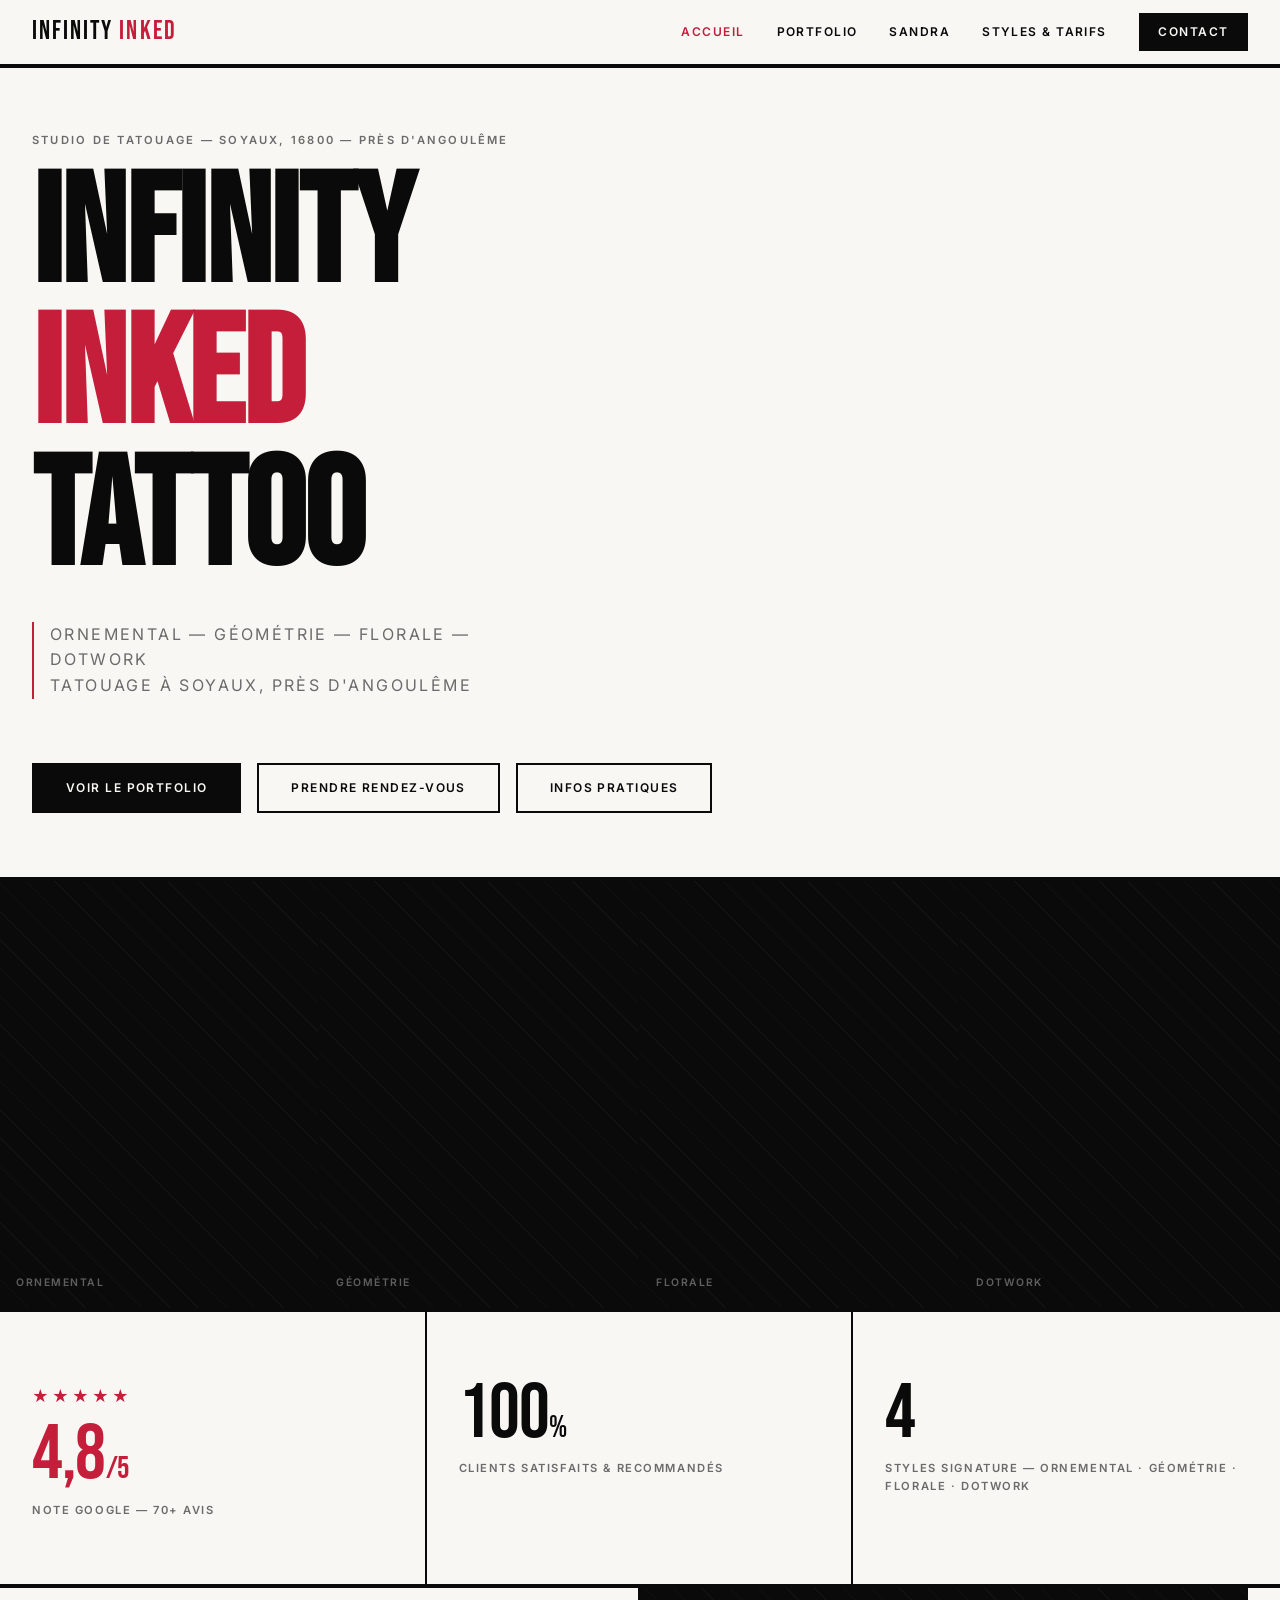
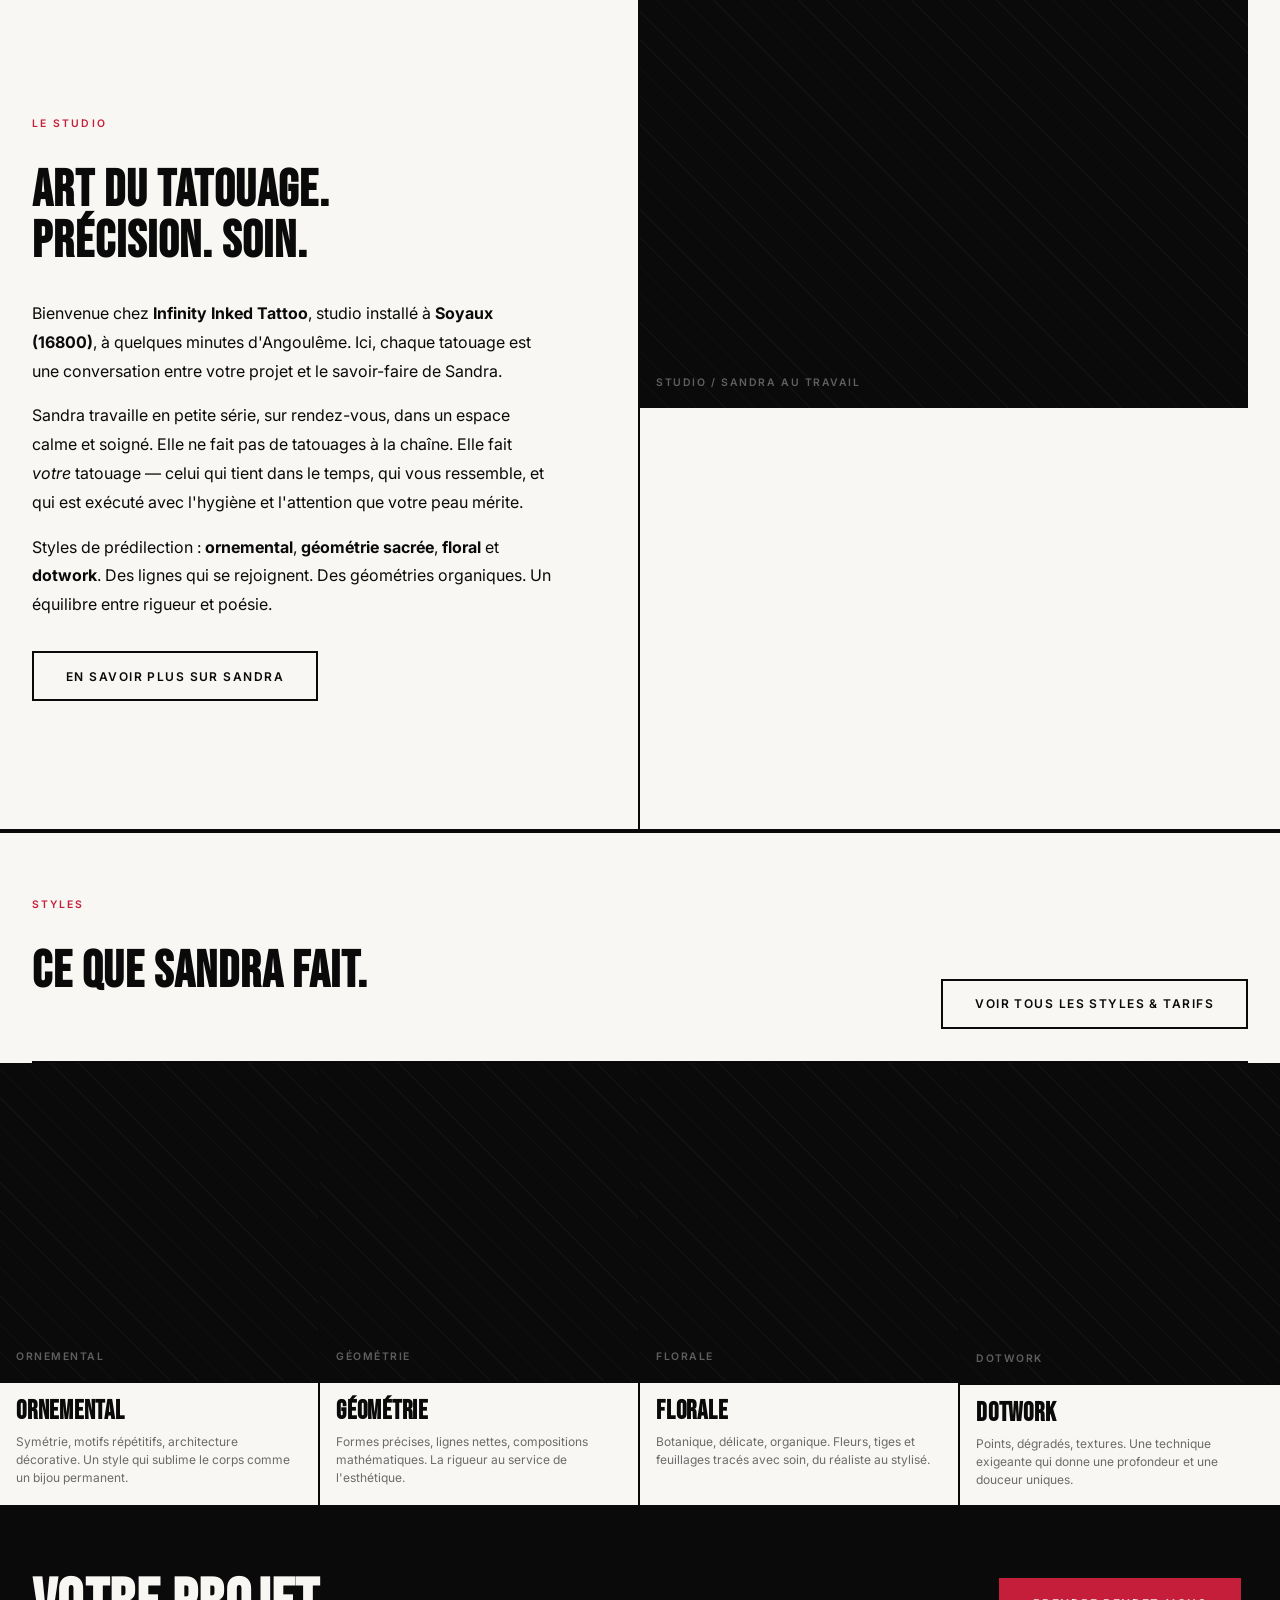
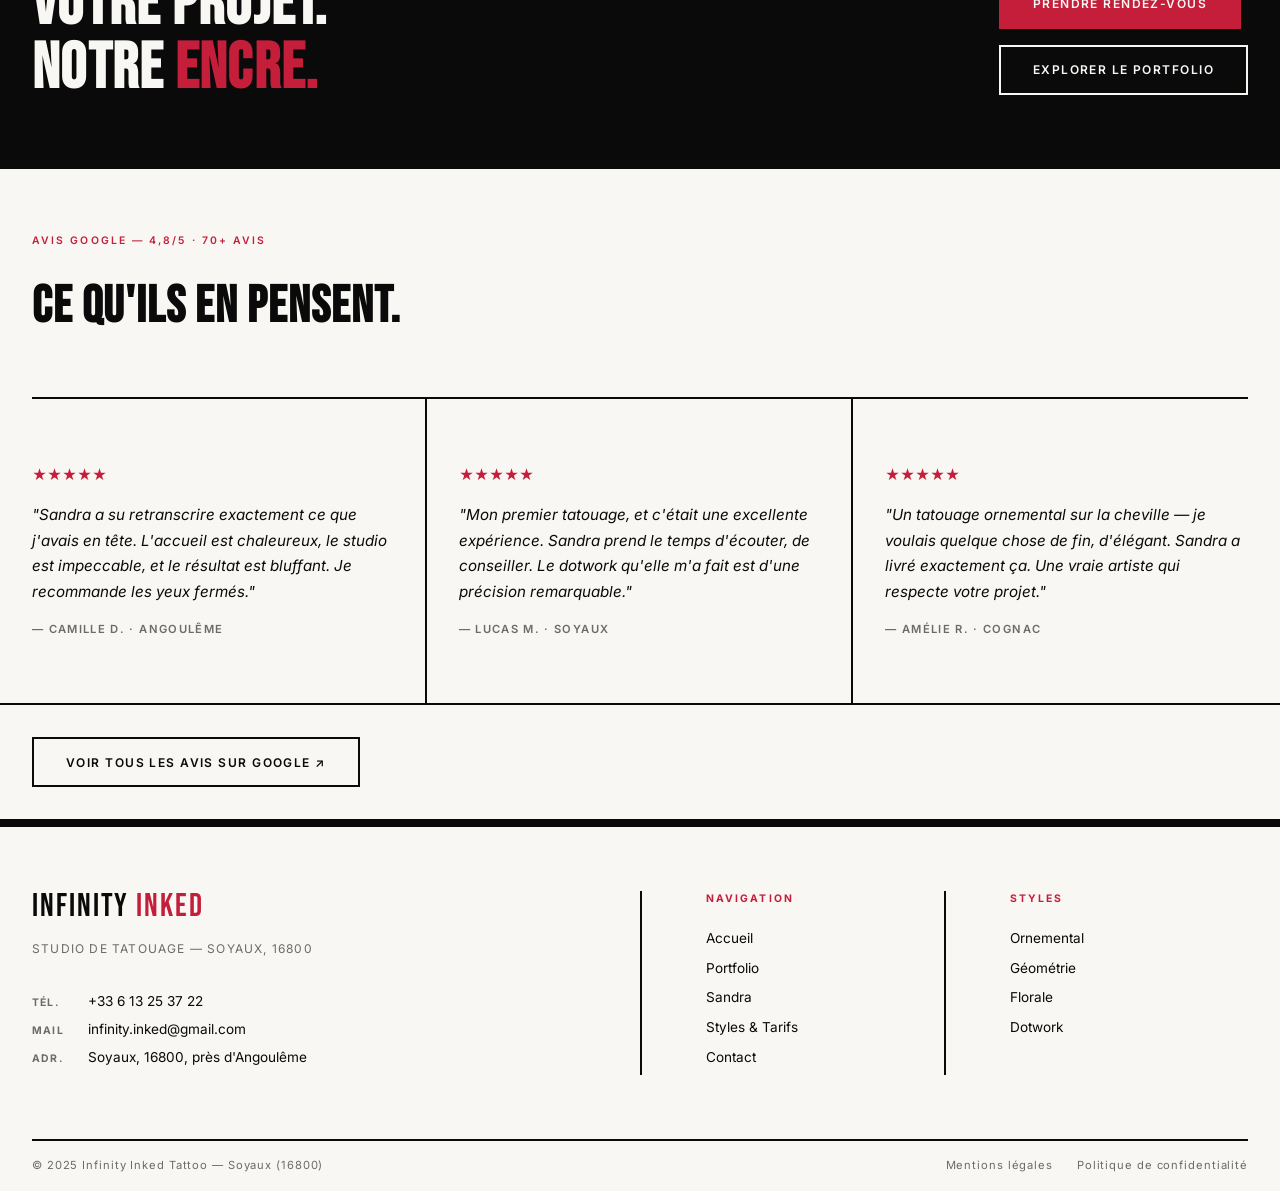
==== index.html @ 77a06cd0 "sex" ====
<!DOCTYPE html>
<html lang="fr">
<head>
  <meta charset="UTF-8" />
  <meta name="viewport" content="width=device-width, initial-scale=1.0" />
  <title>Infinity Inked Tattoo — Tatouage à Soyaux, près d'Angoulême</title>
  <meta name="description" content="Studio de tatouage à Soyaux (16800), près d'Angoulême. Sandra, tatoueuse spécialisée en ornemental, géométrie, florale et dotwork. 4.8/5 sur Google. Prenez rendez-vous." />
  <meta name="keywords" content="studio de tatouage Soyaux, tatouage Angoulême, tattoo ornemental géométrie florale dotwork, tatouage Soyaux 16800, tattoo artist Sandra" />
  <meta property="og:title" content="Infinity Inked Tattoo — Soyaux, 16800" />
  <meta property="og:description" content="Studio de tatouage haut de gamme à Soyaux. Ornemental, géométrie, florale, dotwork." />
  <meta property="og:type" content="website" />
  <link rel="canonical" href="https://infinity-inked.fr/" />
  <link rel="stylesheet" href="css/style.css" />
  <link rel="preconnect" href="https://fonts.googleapis.com" />
  <link rel="preconnect" href="https://fonts.gstatic.com" crossorigin />
  <link href="https://fonts.googleapis.com/css2?family=Bebas+Neue&family=Inter:wght@300;400;500;600&display=swap" rel="stylesheet" />
</head>
<body>

  <!-- ========== NAVIGATION ========== -->
  <header class="nav" role="banner">
    <div class="container">
      <div class="nav__inner">
        <a href="index.html" class="nav__logo" aria-label="Infinity Inked Tattoo — Accueil">
          Infinity<span>&nbsp;Inked</span>
        </a>

        <nav class="nav__links" aria-label="Navigation principale">
          <a href="index.html" class="active">Accueil</a>
          <a href="portfolio.html">Portfolio</a>
          <a href="sandra.html">Sandra</a>
          <a href="styles-tarifs.html">Styles &amp; Tarifs</a>
          <a href="contact.html" class="nav__cta">Contact</a>
        </nav>

        <button class="nav__burger" aria-label="Ouvrir le menu" aria-expanded="false" aria-controls="mobile-nav">
          <span></span><span></span><span></span>
        </button>
      </div>
    </div>
    <nav id="mobile-nav" class="nav__mobile" aria-label="Navigation mobile">
      <a href="index.html" class="active">Accueil</a>
      <a href="portfolio.html">Portfolio</a>
      <a href="sandra.html">Sandra</a>
      <a href="styles-tarifs.html">Styles &amp; Tarifs</a>
      <a href="contact.html">Contact</a>
    </nav>
  </header>

  <main>

    <!-- ========== HERO ========== -->
    <section class="hero" aria-labelledby="hero-title">
      <div class="container">
        <p class="hero__eyebrow">Studio de tatouage — Soyaux, 16800 — près d'Angoulême</p>
        <h1 class="hero__title" id="hero-title">
          Infinity<br />
          <span class="line-accent">Inked</span><br />
          Tattoo
        </h1>
        <p class="hero__sub">
          Ornemental &mdash; Géométrie &mdash; Florale &mdash; Dotwork<br />
          Tatouage à Soyaux, près d'Angoulême
        </p>
        <div class="hero__ctas">
          <a href="portfolio.html" class="btn btn--primary">Voir le portfolio</a>
          <a href="contact.html" class="btn btn--outline">Prendre rendez-vous</a>
          <a href="contact.html#infos" class="btn btn--outline">Infos pratiques</a>
        </div>
      </div>

      <!-- Bande photos tatouages -->
      <div class="hero__band" aria-label="Aperçu de tatouages">
        <div class="hero__band-item">
          <div class="photo-placeholder" aria-label="Tatouage ornemental — Photo à intégrer">
            <span class="photo-placeholder__label">Ornemental</span>
          </div>
        </div>
        <div class="hero__band-item">
          <div class="photo-placeholder" aria-label="Tatouage géométrique — Photo à intégrer">
            <span class="photo-placeholder__label">Géométrie</span>
          </div>
        </div>
        <div class="hero__band-item">
          <div class="photo-placeholder" aria-label="Tatouage floral — Photo à intégrer">
            <span class="photo-placeholder__label">Florale</span>
          </div>
        </div>
        <div class="hero__band-item">
          <div class="photo-placeholder" aria-label="Tatouage dotwork — Photo à intégrer">
            <span class="photo-placeholder__label">Dotwork</span>
          </div>
        </div>
      </div>
    </section>

    <!-- ========== CONFIANCE / STATS ========== -->
    <section class="trust" aria-label="Indicateurs de confiance">
      <div class="trust__grid">
        <div class="trust__item">
          <div class="trust__stars" aria-label="5 étoiles">
            <span class="trust__star" aria-hidden="true">★</span>
            <span class="trust__star" aria-hidden="true">★</span>
            <span class="trust__star" aria-hidden="true">★</span>
            <span class="trust__star" aria-hidden="true">★</span>
            <span class="trust__star" aria-hidden="true">★</span>
          </div>
          <div class="trust__number u-accent">4,8<span style="font-size:0.4em">/5</span></div>
          <p class="trust__label">Note Google — 70+ avis</p>
        </div>
        <div class="trust__item">
          <div class="trust__number">100<span style="font-size:0.4em">%</span></div>
          <p class="trust__label">Clients satisfaits &amp; recommandés</p>
        </div>
        <div class="trust__item">
          <div class="trust__number">4</div>
          <p class="trust__label">Styles signature — Ornemental · Géométrie · Florale · Dotwork</p>
        </div>
      </div>
    </section>

    <!-- ========== INTRO ========== -->
    <section class="intro" aria-labelledby="intro-title">
      <div class="container">
        <div class="intro__grid">
          <div class="intro__text">
            <span class="section-label">Le studio</span>
            <h2 class="section-title" id="intro-title">Art du tatouage.<br />Précision. Soin.</h2>
            <p class="section-body">
              Bienvenue chez <strong>Infinity Inked Tattoo</strong>, studio installé à <strong>Soyaux (16800)</strong>, à quelques minutes d'Angoulême. Ici, chaque tatouage est une conversation entre votre projet et le savoir-faire de Sandra.
            </p>
            <p class="section-body" style="margin-top:1rem">
              Sandra travaille en petite série, sur rendez-vous, dans un espace calme et soigné. Elle ne fait pas de tatouages à la chaîne. Elle fait <em>votre</em> tatouage — celui qui tient dans le temps, qui vous ressemble, et qui est exécuté avec l'hygiène et l'attention que votre peau mérite.
            </p>
            <p class="section-body" style="margin-top:1rem">
              Styles de prédilection : <strong>ornemental</strong>, <strong>géométrie sacrée</strong>, <strong>floral</strong> et <strong>dotwork</strong>. Des lignes qui se rejoignent. Des géométries organiques. Un équilibre entre rigueur et poésie.
            </p>
            <div style="margin-top:2rem">
              <a href="sandra.html" class="btn btn--outline">En savoir plus sur Sandra</a>
            </div>
          </div>

          <div class="intro__visual">
            <div class="photo-placeholder" style="min-height:420px" aria-label="Photo du studio ou de Sandra en train de tatouer">
              <span class="photo-placeholder__label">Studio / Sandra au travail</span>
            </div>
          </div>
        </div>
      </div>
    </section>

    <!-- ========== APERCU STYLES ========== -->
    <section class="styles-preview" aria-labelledby="styles-title">
      <div class="container">
        <div class="styles-preview__header">
          <div>
            <span class="section-label">Styles</span>
            <h2 class="section-title" id="styles-title">Ce que Sandra fait.</h2>
          </div>
          <a href="styles-tarifs.html" class="btn btn--outline">Voir tous les styles &amp; tarifs</a>
        </div>
      </div>

      <div class="styles-preview__grid">
        <article class="style-card">
          <div class="style-card__photo">
            <div class="photo-placeholder" aria-label="Exemple de tatouage ornemental par Sandra">
              <span class="photo-placeholder__label">Ornemental</span>
            </div>
          </div>
          <div class="style-card__info">
            <h3 class="style-card__name">Ornemental</h3>
            <p class="style-card__desc">Symétrie, motifs répétitifs, architecture décorative. Un style qui sublime le corps comme un bijou permanent.</p>
          </div>
        </article>

        <article class="style-card">
          <div class="style-card__photo">
            <div class="photo-placeholder" aria-label="Exemple de tatouage géométrique par Sandra">
              <span class="photo-placeholder__label">Géométrie</span>
            </div>
          </div>
          <div class="style-card__info">
            <h3 class="style-card__name">Géométrie</h3>
            <p class="style-card__desc">Formes précises, lignes nettes, compositions mathématiques. La rigueur au service de l'esthétique.</p>
          </div>
        </article>

        <article class="style-card">
          <div class="style-card__photo">
            <div class="photo-placeholder" aria-label="Exemple de tatouage floral par Sandra">
              <span class="photo-placeholder__label">Florale</span>
            </div>
          </div>
          <div class="style-card__info">
            <h3 class="style-card__name">Florale</h3>
            <p class="style-card__desc">Botanique, délicate, organique. Fleurs, tiges et feuillages tracés avec soin, du réaliste au stylisé.</p>
          </div>
        </article>

        <article class="style-card">
          <div class="style-card__photo">
            <div class="photo-placeholder" aria-label="Exemple de tatouage dotwork par Sandra">
              <span class="photo-placeholder__label">Dotwork</span>
            </div>
          </div>
          <div class="style-card__info">
            <h3 class="style-card__name">Dotwork</h3>
            <p class="style-card__desc">Points, dégradés, textures. Une technique exigeante qui donne une profondeur et une douceur uniques.</p>
          </div>
        </article>
      </div>
    </section>

    <!-- ========== CTA BANDE ========== -->
    <section class="cta-band" aria-label="Prise de rendez-vous">
      <div class="container">
        <div class="cta-band__inner">
          <h2 class="cta-band__title">
            Votre projet.<br />
            Notre <em>encre.</em>
          </h2>
          <div style="display:flex;flex-direction:column;gap:1rem;align-items:flex-start">
            <a href="contact.html" class="btn btn--accent">Prendre rendez-vous</a>
            <a href="portfolio.html" class="btn btn--outline">Explorer le portfolio</a>
          </div>
        </div>
      </div>
    </section>

    <!-- ========== TEMOIGNAGES ========== -->
    <section class="testimonials" aria-labelledby="temoignages-title">
      <div class="container">
        <div class="testimonials__header">
          <span class="section-label">Avis Google — 4,8/5 · 70+ avis</span>
          <h2 class="section-title" id="temoignages-title">Ce qu'ils en pensent.</h2>
        </div>
      </div>

      <div class="testimonials__grid">
        <article class="testimonial">
          <div class="testimonial__stars" aria-label="5 étoiles">
            <span aria-hidden="true">★★★★★</span>
          </div>
          <blockquote class="testimonial__text">
            "Sandra a su retranscrire exactement ce que j'avais en tête. L'accueil est chaleureux, le studio est impeccable, et le résultat est bluffant. Je recommande les yeux fermés."
          </blockquote>
          <p class="testimonial__author">— Camille D. · Angoulême</p>
        </article>

        <article class="testimonial">
          <div class="testimonial__stars" aria-label="5 étoiles">
            <span aria-hidden="true">★★★★★</span>
          </div>
          <blockquote class="testimonial__text">
            "Mon premier tatouage, et c'était une excellente expérience. Sandra prend le temps d'écouter, de conseiller. Le dotwork qu'elle m'a fait est d'une précision remarquable."
          </blockquote>
          <p class="testimonial__author">— Lucas M. · Soyaux</p>
        </article>

        <article class="testimonial">
          <div class="testimonial__stars" aria-label="5 étoiles">
            <span aria-hidden="true">★★★★★</span>
          </div>
          <blockquote class="testimonial__text">
            "Un tatouage ornemental sur la cheville — je voulais quelque chose de fin, d'élégant. Sandra a livré exactement ça. Une vraie artiste qui respecte votre projet."
          </blockquote>
          <p class="testimonial__author">— Amélie R. · Cognac</p>
        </article>
      </div>

      <div class="container" style="padding-top:2rem;padding-bottom:2rem;border-top:2px solid #0A0A0A;margin-top:0">
        <a href="https://g.page/r/infinity-inked-soyaux/review" target="_blank" rel="noopener noreferrer" class="btn btn--outline">
          Voir tous les avis sur Google ↗
        </a>
      </div>
    </section>

  </main>

  <!-- ========== FOOTER ========== -->
  <footer class="footer" role="contentinfo">
    <div class="container">
      <div class="footer__grid">
        <div class="footer__col">
          <p class="footer__logo">Infinity<span>&nbsp;Inked</span></p>
          <p class="footer__tagline">Studio de tatouage — Soyaux, 16800</p>
          <div class="footer__contact-item">
            <strong>Tél.</strong>
            <a href="tel:+33613253722">+33 6 13 25 37 22</a>
          </div>
          <div class="footer__contact-item">
            <strong>Mail</strong>
            <a href="mailto:infinity.inked@gmail.com">infinity.inked@gmail.com</a>
          </div>
          <div class="footer__contact-item">
            <strong>Adr.</strong>
            <span>Soyaux, 16800, près d'Angoulême</span>
          </div>
        </div>

        <div class="footer__col">
          <p class="footer__nav-title">Navigation</p>
          <nav class="footer__nav-links" aria-label="Navigation pied de page">
            <a href="index.html">Accueil</a>
            <a href="portfolio.html">Portfolio</a>
            <a href="sandra.html">Sandra</a>
            <a href="styles-tarifs.html">Styles &amp; Tarifs</a>
            <a href="contact.html">Contact</a>
          </nav>
        </div>

        <div class="footer__col">
          <p class="footer__nav-title">Styles</p>
          <nav class="footer__nav-links" aria-label="Styles de tatouage">
            <a href="styles-tarifs.html#ornemental">Ornemental</a>
            <a href="styles-tarifs.html#geometrie">Géométrie</a>
            <a href="styles-tarifs.html#florale">Florale</a>
            <a href="styles-tarifs.html#dotwork">Dotwork</a>
          </nav>
        </div>
      </div>

      <div class="footer__bottom">
        <p>&copy; 2025 Infinity Inked Tattoo — Soyaux (16800)</p>
        <div style="display:flex;gap:1.5rem">
          <a href="contact.html#mentions">Mentions légales</a>
          <a href="contact.html#mentions">Politique de confidentialité</a>
        </div>
      </div>
    </div>
  </footer>

  <script src="js/main.js"></script>
</body>
</html>
---- css/style.css ----
/* ============================================
   INFINITY INKED — Style Brutaliste Moderne
   ============================================ */

/* --- Import Google Fonts --- */
@import url('https://fonts.googleapis.com/css2?family=Bebas+Neue&family=Inter:wght@300;400;500;600&display=swap');

/* --- Variables --- */
:root {
  --black:      #0A0A0A;
  --white:      #F8F7F4;
  --accent:     #C41E3A;
  --gray:       #6B6B6B;
  --light-gray: #E8E7E4;
  --border:     2px solid #0A0A0A;
  --border-thick: 4px solid #0A0A0A;
  --border-accent: 2px solid #C41E3A;

  --font-title: 'Bebas Neue', 'Arial Black', sans-serif;
  --font-body:  'Inter', 'Helvetica Neue', sans-serif;

  --space-xs:  0.5rem;
  --space-sm:  1rem;
  --space-md:  2rem;
  --space-lg:  4rem;
  --space-xl:  8rem;
}

/* --- Reset --- */
*, *::before, *::after {
  margin: 0;
  padding: 0;
  box-sizing: border-box;
}

html {
  font-size: 16px;
  scroll-behavior: smooth;
  -webkit-text-size-adjust: 100%;
}

body {
  font-family: var(--font-body);
  background-color: var(--white);
  color: var(--black);
  line-height: 1.6;
  -webkit-font-smoothing: antialiased;
  overflow-x: hidden;
}

img {
  display: block;
  max-width: 100%;
  height: auto;
}

a {
  color: inherit;
  text-decoration: none;
}

ul { list-style: none; }

/* --- Utility --- */
.u-accent { color: var(--accent); }
.u-upper  { text-transform: uppercase; }
.u-center { text-align: center; }
.u-sr-only {
  position: absolute;
  width: 1px; height: 1px;
  overflow: hidden;
  clip: rect(0,0,0,0);
  white-space: nowrap;
}

/* --- Container --- */
.container {
  width: 100%;
  max-width: 1280px;
  margin-inline: auto;
  padding-inline: var(--space-md);
}

/* =============================================
   NAVIGATION
   ============================================= */
.nav {
  position: sticky;
  top: 0;
  z-index: 100;
  background: var(--white);
  border-bottom: var(--border-thick);
}

.nav__inner {
  display: flex;
  align-items: center;
  justify-content: space-between;
  height: 64px;
  gap: var(--space-md);
}

.nav__logo {
  font-family: var(--font-title);
  font-size: 1.6rem;
  letter-spacing: 0.08em;
  line-height: 1;
  white-space: nowrap;
}

.nav__logo span {
  color: var(--accent);
}

.nav__links {
  display: flex;
  align-items: center;
  gap: 2rem;
}

.nav__links a {
  font-family: var(--font-body);
  font-size: 0.75rem;
  font-weight: 600;
  letter-spacing: 0.12em;
  text-transform: uppercase;
  transition: color 0.15s;
}

.nav__links a:hover,
.nav__links a.active {
  color: var(--accent);
}

.nav__cta {
  background: var(--black);
  color: var(--white) !important;
  padding: 0.45rem 1.1rem;
  border: var(--border);
  transition: background 0.15s, color 0.15s !important;
}

.nav__cta:hover {
  background: var(--accent) !important;
  color: var(--white) !important;
  border-color: var(--accent);
}

/* Burger */
.nav__burger {
  display: none;
  flex-direction: column;
  justify-content: center;
  gap: 5px;
  width: 36px;
  height: 36px;
  background: none;
  border: var(--border);
  cursor: pointer;
  padding: 6px;
}

.nav__burger span {
  display: block;
  width: 100%;
  height: 2px;
  background: var(--black);
  transition: transform 0.25s, opacity 0.25s;
}

.nav__burger.open span:nth-child(1) { transform: translateY(7px) rotate(45deg); }
.nav__burger.open span:nth-child(2) { opacity: 0; }
.nav__burger.open span:nth-child(3) { transform: translateY(-7px) rotate(-45deg); }

/* Mobile nav */
.nav__mobile {
  display: none;
  flex-direction: column;
  border-top: var(--border);
  background: var(--white);
}

.nav__mobile.open {
  display: flex;
}

.nav__mobile a {
  font-size: 0.8rem;
  font-weight: 600;
  letter-spacing: 0.12em;
  text-transform: uppercase;
  padding: 1rem var(--space-md);
  border-bottom: 1px solid var(--light-gray);
  transition: background 0.15s;
}

.nav__mobile a:hover { background: var(--light-gray); }
.nav__mobile a.active { color: var(--accent); }


/* =============================================
   HERO — INDEX
   ============================================= */
.hero {
  border-bottom: var(--border-thick);
  padding: var(--space-lg) 0 0;
  overflow: hidden;
}

.hero__eyebrow {
  font-size: 0.7rem;
  font-weight: 600;
  letter-spacing: 0.2em;
  text-transform: uppercase;
  color: var(--gray);
  margin-bottom: var(--space-sm);
}

.hero__title {
  font-family: var(--font-title);
  font-size: clamp(4rem, 12vw, 11rem);
  line-height: 0.92;
  letter-spacing: -0.01em;
  text-transform: uppercase;
  margin-bottom: var(--space-md);
}

.hero__title .line-accent { color: var(--accent); }

.hero__sub {
  font-size: clamp(0.85rem, 1.5vw, 1rem);
  letter-spacing: 0.15em;
  text-transform: uppercase;
  color: var(--gray);
  max-width: 480px;
  margin-bottom: var(--space-lg);
  border-left: var(--border-accent);
  padding-left: var(--space-sm);
}

.hero__ctas {
  display: flex;
  flex-wrap: wrap;
  gap: var(--space-sm);
  margin-bottom: var(--space-lg);
}

.btn {
  display: inline-block;
  font-family: var(--font-body);
  font-size: 0.75rem;
  font-weight: 600;
  letter-spacing: 0.12em;
  text-transform: uppercase;
  padding: 0.85rem 2rem;
  border: var(--border);
  cursor: pointer;
  transition: background 0.15s, color 0.15s, border-color 0.15s;
  white-space: nowrap;
}

.btn--primary {
  background: var(--black);
  color: var(--white);
}

.btn--primary:hover {
  background: var(--accent);
  border-color: var(--accent);
}

.btn--outline {
  background: transparent;
  color: var(--black);
}

.btn--outline:hover {
  background: var(--black);
  color: var(--white);
}

.btn--accent {
  background: var(--accent);
  color: var(--white);
  border-color: var(--accent);
}

.btn--accent:hover {
  background: var(--black);
  border-color: var(--black);
}

/* Hero photo band */
.hero__band {
  display: grid;
  grid-template-columns: repeat(4, 1fr);
  border-top: var(--border-thick);
  margin-top: var(--space-lg);
}

.hero__band-item {
  aspect-ratio: 3/4;
  overflow: hidden;
  border-right: var(--border);
  position: relative;
}

.hero__band-item:last-child { border-right: none; }

/* =============================================
   PHOTO PLACEHOLDER
   (remplacer par <img> avec photos réelles)
   ============================================= */
.photo-placeholder {
  width: 100%;
  height: 100%;
  min-height: 280px;
  background: var(--black);
  display: flex;
  align-items: flex-end;
  padding: var(--space-sm);
  position: relative;
  overflow: hidden;
}

.photo-placeholder::before {
  content: '';
  position: absolute;
  inset: 0;
  background: repeating-linear-gradient(
    45deg,
    rgba(255,255,255,0.03) 0px,
    rgba(255,255,255,0.03) 1px,
    transparent 1px,
    transparent 20px
  );
}

.photo-placeholder__label {
  font-size: 0.65rem;
  font-weight: 600;
  letter-spacing: 0.15em;
  text-transform: uppercase;
  color: rgba(255,255,255,0.35);
  position: relative;
  z-index: 1;
}

/* Real images in placeholder containers */
.photo-placeholder img {
  position: absolute;
  inset: 0;
  width: 100%;
  height: 100%;
  object-fit: cover;
  z-index: 2;
}

/* =============================================
   CONFIANCE / STATS
   ============================================= */
.trust {
  border-bottom: var(--border-thick);
}

.trust__grid {
  display: grid;
  grid-template-columns: repeat(3, 1fr);
  border-top: none;
}

.trust__item {
  padding: var(--space-lg) var(--space-md);
  border-right: var(--border);
  display: flex;
  flex-direction: column;
  gap: var(--space-xs);
}

.trust__item:last-child { border-right: none; }

.trust__number {
  font-family: var(--font-title);
  font-size: clamp(3.5rem, 6vw, 6rem);
  line-height: 1;
  letter-spacing: -0.01em;
}

.trust__label {
  font-size: 0.7rem;
  font-weight: 600;
  letter-spacing: 0.14em;
  text-transform: uppercase;
  color: var(--gray);
}

.trust__stars {
  display: flex;
  gap: 3px;
  margin-top: var(--space-xs);
}

.trust__star {
  color: var(--accent);
  font-size: 1rem;
}

/* =============================================
   INTRO SECTION
   ============================================= */
.intro {
  border-bottom: var(--border-thick);
}

.intro__grid {
  display: grid;
  grid-template-columns: 1fr 1fr;
  align-items: start;
  gap: 0;
}

.intro__text {
  padding: var(--space-xl) var(--space-lg) var(--space-xl) 0;
  border-right: var(--border);
}

.section-label {
  font-size: 0.65rem;
  font-weight: 600;
  letter-spacing: 0.2em;
  text-transform: uppercase;
  color: var(--accent);
  margin-bottom: var(--space-md);
  display: block;
}

.section-title {
  font-family: var(--font-title);
  font-size: clamp(2.5rem, 4vw, 4rem);
  line-height: 1;
  text-transform: uppercase;
  letter-spacing: 0.02em;
  margin-bottom: var(--space-md);
}

.section-body {
  font-size: 1rem;
  line-height: 1.8;
  color: var(--black);
  max-width: 520px;
}

.section-body + .section-body { margin-top: var(--space-sm); }

.intro__visual {
  display: flex;
  flex-direction: column;
  gap: 0;
}

.intro__visual .photo-placeholder {
  min-height: 360px;
}

/* =============================================
   STYLES PREVIEW — INDEX
   ============================================= */
.styles-preview {
  border-bottom: var(--border-thick);
}

.styles-preview__header {
  padding: var(--space-lg) 0 var(--space-md);
  display: flex;
  align-items: flex-end;
  justify-content: space-between;
  border-bottom: var(--border);
}

.styles-preview__grid {
  display: grid;
  grid-template-columns: repeat(4, 1fr);
}

.style-card {
  border-right: var(--border);
  display: flex;
  flex-direction: column;
}

.style-card:last-child { border-right: none; }

.style-card__photo {
  aspect-ratio: 1;
}

.style-card__info {
  padding: var(--space-sm);
  border-top: var(--border);
  display: flex;
  flex-direction: column;
  gap: var(--space-xs);
}

.style-card__name {
  font-family: var(--font-title);
  font-size: 1.6rem;
  letter-spacing: 0.03em;
  text-transform: uppercase;
  line-height: 1;
}

.style-card__desc {
  font-size: 0.75rem;
  color: var(--gray);
  line-height: 1.5;
}

/* =============================================
   CTA BAND
   ============================================= */
.cta-band {
  background: var(--black);
  color: var(--white);
  border-bottom: var(--border-thick);
}

.cta-band__inner {
  display: flex;
  align-items: center;
  justify-content: space-between;
  gap: var(--space-md);
  padding: var(--space-lg) 0;
  flex-wrap: wrap;
}

.cta-band__title {
  font-family: var(--font-title);
  font-size: clamp(2.5rem, 5vw, 5rem);
  line-height: 1;
  text-transform: uppercase;
  letter-spacing: 0.02em;
}

.cta-band__title em {
  font-style: normal;
  color: var(--accent);
}

.cta-band .btn--outline {
  color: var(--white);
  border-color: var(--white);
}

.cta-band .btn--outline:hover {
  background: var(--white);
  color: var(--black);
}

/* =============================================
   TEMOIGNAGES
   ============================================= */
.testimonials {
  border-bottom: var(--border-thick);
}

.testimonials__header {
  padding: var(--space-lg) 0 var(--space-md);
  border-bottom: var(--border);
}

.testimonials__grid {
  display: grid;
  grid-template-columns: repeat(3, 1fr);
}

.testimonial {
  padding: var(--space-lg) var(--space-md);
  border-right: var(--border);
}

.testimonial:last-child { border-right: none; }

.testimonial__stars {
  display: flex;
  gap: 3px;
  margin-bottom: var(--space-sm);
  color: var(--accent);
  font-size: 0.9rem;
}

.testimonial__text {
  font-size: 0.95rem;
  line-height: 1.7;
  font-style: italic;
  margin-bottom: var(--space-sm);
  color: var(--black);
}

.testimonial__author {
  font-size: 0.7rem;
  font-weight: 600;
  letter-spacing: 0.12em;
  text-transform: uppercase;
  color: var(--gray);
}

/* =============================================
   FOOTER
   ============================================= */
.footer {
  border-top: var(--border-thick);
  background: var(--white);
}

.footer__grid {
  display: grid;
  grid-template-columns: 2fr 1fr 1fr;
  gap: 0;
  padding: var(--space-lg) 0;
  border-bottom: var(--border);
}

.footer__col {
  padding-right: var(--space-lg);
}

.footer__col:not(:first-child) {
  padding-left: var(--space-lg);
  border-left: var(--border);
}

.footer__logo {
  font-family: var(--font-title);
  font-size: 2rem;
  letter-spacing: 0.06em;
  text-transform: uppercase;
  margin-bottom: var(--space-sm);
  line-height: 1;
}

.footer__logo span { color: var(--accent); }

.footer__tagline {
  font-size: 0.75rem;
  color: var(--gray);
  letter-spacing: 0.1em;
  text-transform: uppercase;
  margin-bottom: var(--space-md);
}

.footer__contact-item {
  font-size: 0.85rem;
  margin-bottom: 0.4rem;
  display: flex;
  gap: 0.5rem;
  align-items: baseline;
}

.footer__contact-item strong {
  font-size: 0.65rem;
  font-weight: 700;
  letter-spacing: 0.12em;
  text-transform: uppercase;
  color: var(--gray);
  min-width: 3rem;
}

.footer__nav-title {
  font-size: 0.65rem;
  font-weight: 700;
  letter-spacing: 0.2em;
  text-transform: uppercase;
  color: var(--accent);
  margin-bottom: var(--space-sm);
}

.footer__nav-links a {
  display: block;
  font-size: 0.85rem;
  padding: 0.25rem 0;
  transition: color 0.15s;
}

.footer__nav-links a:hover { color: var(--accent); }

.footer__bottom {
  display: flex;
  justify-content: space-between;
  align-items: center;
  padding: var(--space-sm) 0;
  flex-wrap: wrap;
  gap: var(--space-sm);
}

.footer__bottom p,
.footer__bottom a {
  font-size: 0.7rem;
  color: var(--gray);
  letter-spacing: 0.08em;
}

.footer__bottom a:hover { color: var(--black); }

/* =============================================
   PAGE HEADER (pages internes)
   ============================================= */
.page-header {
  border-bottom: var(--border-thick);
  padding: var(--space-lg) 0 var(--space-md);
}

.page-header__label {
  font-size: 0.65rem;
  font-weight: 600;
  letter-spacing: 0.2em;
  text-transform: uppercase;
  color: var(--accent);
  margin-bottom: var(--space-sm);
  display: block;
}

.page-header__title {
  font-family: var(--font-title);
  font-size: clamp(4rem, 10vw, 9rem);
  line-height: 0.92;
  text-transform: uppercase;
  letter-spacing: -0.01em;
}

.page-header__sub {
  margin-top: var(--space-md);
  font-size: 1rem;
  color: var(--gray);
  max-width: 560px;
  line-height: 1.7;
}

/* =============================================
   PORTFOLIO PAGE
   ============================================= */
.filter-bar {
  display: flex;
  align-items: center;
  gap: var(--space-sm);
  padding: var(--space-md) 0;
  border-bottom: var(--border);
  flex-wrap: wrap;
}

.filter-bar__label {
  font-size: 0.65rem;
  font-weight: 700;
  letter-spacing: 0.2em;
  text-transform: uppercase;
  color: var(--gray);
  margin-right: var(--space-xs);
}

.filter-btn {
  font-family: var(--font-body);
  font-size: 0.7rem;
  font-weight: 600;
  letter-spacing: 0.1em;
  text-transform: uppercase;
  padding: 0.4rem 1rem;
  border: var(--border);
  background: transparent;
  cursor: pointer;
  transition: background 0.15s, color 0.15s;
}

.filter-btn:hover,
.filter-btn.active {
  background: var(--black);
  color: var(--white);
}

/* Gallery grid */
.gallery {
  display: grid;
  grid-template-columns: repeat(3, 1fr);
  border-top: none;
}

.gallery-item {
  border-right: var(--border);
  border-bottom: var(--border-thick);
  display: flex;
  flex-direction: column;
}

.gallery-item:nth-child(3n) { border-right: none; }

.gallery-item__photo {
  aspect-ratio: 3/4;
  overflow: hidden;
  position: relative;
}

.gallery-item__photo .photo-placeholder {
  min-height: unset;
  height: 100%;
  transition: transform 0.4s ease;
}

.gallery-item:hover .photo-placeholder {
  transform: scale(1.03);
}

.gallery-item__info {
  padding: var(--space-sm);
  border-top: var(--border);
  display: flex;
  flex-direction: column;
  gap: 0.3rem;
  flex: 1;
}

.gallery-item__style {
  font-size: 0.6rem;
  font-weight: 700;
  letter-spacing: 0.18em;
  text-transform: uppercase;
  color: var(--accent);
}

.gallery-item__title {
  font-family: var(--font-title);
  font-size: 1.3rem;
  text-transform: uppercase;
  letter-spacing: 0.03em;
  line-height: 1.1;
}

.gallery-item__meta {
  font-size: 0.7rem;
  color: var(--gray);
  margin-top: auto;
}

/* =============================================
   SANDRA PAGE
   ============================================= */
.artist-hero {
  border-bottom: var(--border-thick);
}

.artist-hero__grid {
  display: grid;
  grid-template-columns: 1fr 1fr;
}

.artist-hero__photo {
  border-right: var(--border-thick);
}

.artist-hero__photo .photo-placeholder {
  min-height: 560px;
}

.artist-hero__text {
  padding: var(--space-xl) var(--space-lg);
  display: flex;
  flex-direction: column;
  justify-content: center;
}

.artist-hero__name {
  font-family: var(--font-title);
  font-size: clamp(4rem, 8vw, 8rem);
  line-height: 0.9;
  text-transform: uppercase;
  margin-bottom: var(--space-md);
}

.artist-hero__role {
  font-size: 0.75rem;
  font-weight: 600;
  letter-spacing: 0.2em;
  text-transform: uppercase;
  color: var(--accent);
  margin-bottom: var(--space-md);
}

.artist-hero__bio {
  font-size: 1rem;
  line-height: 1.8;
  max-width: 460px;
  margin-bottom: var(--space-md);
}

.specialties {
  display: flex;
  flex-wrap: wrap;
  gap: var(--space-xs);
  margin-top: var(--space-sm);
}

.specialty-tag {
  font-size: 0.65rem;
  font-weight: 700;
  letter-spacing: 0.15em;
  text-transform: uppercase;
  padding: 0.4rem 0.8rem;
  border: var(--border);
  background: var(--white);
}

/* Approach blocks */
.approach {
  border-bottom: var(--border-thick);
}

.approach__grid {
  display: grid;
  grid-template-columns: repeat(3, 1fr);
}

.approach-item {
  padding: var(--space-lg) var(--space-md);
  border-right: var(--border);
}

.approach-item:last-child { border-right: none; }

.approach-item__num {
  font-family: var(--font-title);
  font-size: 4rem;
  color: var(--light-gray);
  line-height: 1;
  margin-bottom: var(--space-sm);
}

.approach-item__title {
  font-family: var(--font-title);
  font-size: 1.5rem;
  text-transform: uppercase;
  letter-spacing: 0.04em;
  margin-bottom: var(--space-xs);
}

.approach-item__text {
  font-size: 0.85rem;
  line-height: 1.7;
  color: var(--gray);
}

/* =============================================
   STYLES & TARIFS PAGE
   ============================================= */
.style-section {
  border-bottom: var(--border-thick);
}

.style-section__inner {
  display: grid;
  grid-template-columns: 1fr 1fr;
}

.style-section__content {
  padding: var(--space-xl) var(--space-lg) var(--space-xl) 0;
  border-right: var(--border);
}

.style-section__visual {
  display: grid;
  grid-template-columns: 1fr 1fr;
}

.style-section__visual .photo-placeholder {
  min-height: 280px;
}

.style-section__visual .photo-placeholder:nth-child(2) {
  border-left: var(--border);
}

.style-name {
  font-family: var(--font-title);
  font-size: clamp(3rem, 5vw, 5.5rem);
  line-height: 0.92;
  text-transform: uppercase;
  letter-spacing: -0.01em;
  margin-bottom: var(--space-md);
}

.style-desc {
  font-size: 1rem;
  line-height: 1.8;
  margin-bottom: var(--space-md);
  max-width: 480px;
}

.style-keywords {
  display: flex;
  flex-wrap: wrap;
  gap: var(--space-xs);
  margin-top: var(--space-sm);
}

.style-keyword {
  font-size: 0.65rem;
  font-weight: 700;
  letter-spacing: 0.12em;
  text-transform: uppercase;
  color: var(--gray);
  border: 1px solid var(--light-gray);
  padding: 0.3rem 0.6rem;
}

/* Tarifs */
.tarifs {
  border-bottom: var(--border-thick);
}

.tarifs__header {
  padding: var(--space-lg) 0 var(--space-md);
  border-bottom: var(--border);
}

.tarifs__grid {
  display: grid;
  grid-template-columns: 1fr 1fr;
}

.tarifs__pricing {
  padding: var(--space-xl) var(--space-lg) var(--space-xl) 0;
  border-right: var(--border);
}

.tarif-item {
  display: flex;
  align-items: baseline;
  justify-content: space-between;
  padding: var(--space-sm) 0;
  border-bottom: 1px solid var(--light-gray);
  gap: var(--space-sm);
}

.tarif-item__label {
  font-size: 0.85rem;
  font-weight: 500;
}

.tarif-item__price {
  font-family: var(--font-title);
  font-size: 1.8rem;
  letter-spacing: 0.02em;
  white-space: nowrap;
}

.tarif-note {
  margin-top: var(--space-md);
  font-size: 0.8rem;
  color: var(--gray);
  line-height: 1.6;
}

.tarifs__rules {
  padding: var(--space-xl) var(--space-lg);
}

.rule-item {
  display: flex;
  gap: var(--space-sm);
  padding: var(--space-sm) 0;
  border-bottom: 1px solid var(--light-gray);
  align-items: flex-start;
}

.rule-item:last-child { border-bottom: none; }

.rule-item__icon {
  font-size: 0.9rem;
  color: var(--accent);
  margin-top: 0.15rem;
  flex-shrink: 0;
}

.rule-item__text {
  font-size: 0.85rem;
  line-height: 1.6;
}

.rule-item__text strong {
  font-weight: 600;
  display: block;
  margin-bottom: 0.15rem;
}

/* =============================================
   CONTACT PAGE
   ============================================= */
.contact-grid {
  display: grid;
  grid-template-columns: 1fr 1fr;
  border-bottom: var(--border-thick);
}

.contact-info {
  padding: var(--space-xl) var(--space-lg) var(--space-xl) 0;
  border-right: var(--border-thick);
  display: flex;
  flex-direction: column;
  gap: var(--space-lg);
}

.contact-block__title {
  font-size: 0.65rem;
  font-weight: 700;
  letter-spacing: 0.2em;
  text-transform: uppercase;
  color: var(--accent);
  margin-bottom: var(--space-sm);
}

.contact-block__line {
  font-size: 1rem;
  margin-bottom: 0.3rem;
  display: flex;
  flex-direction: column;
  gap: 0.15rem;
}

.contact-block__line a {
  font-weight: 500;
  transition: color 0.15s;
}

.contact-block__line a:hover { color: var(--accent); }

.contact-block__map {
  aspect-ratio: 16/9;
  border: var(--border);
  background: var(--light-gray);
  display: flex;
  align-items: center;
  justify-content: center;
  flex-direction: column;
  gap: var(--space-xs);
  text-align: center;
}

.contact-block__map p {
  font-size: 0.7rem;
  font-weight: 600;
  letter-spacing: 0.1em;
  text-transform: uppercase;
  color: var(--gray);
}

.contact-block__map a {
  font-size: 0.7rem;
  font-weight: 700;
  letter-spacing: 0.1em;
  text-transform: uppercase;
  color: var(--accent);
  border-bottom: 1px solid currentColor;
  padding-bottom: 1px;
}

/* Contact form */
.contact-form-wrap {
  padding: var(--space-xl) var(--space-lg);
}

.form-title {
  font-family: var(--font-title);
  font-size: clamp(2rem, 3vw, 3rem);
  text-transform: uppercase;
  letter-spacing: 0.04em;
  margin-bottom: var(--space-lg);
}

.form-group {
  margin-bottom: var(--space-md);
}

.form-label {
  display: block;
  font-size: 0.65rem;
  font-weight: 700;
  letter-spacing: 0.2em;
  text-transform: uppercase;
  color: var(--gray);
  margin-bottom: 0.5rem;
}

.form-input,
.form-select,
.form-textarea {
  width: 100%;
  font-family: var(--font-body);
  font-size: 0.95rem;
  padding: 0.85rem 1rem;
  border: var(--border);
  background: var(--white);
  color: var(--black);
  outline: none;
  transition: border-color 0.15s;
  -webkit-appearance: none;
  appearance: none;
}

.form-select {
  background-image: url("data:image/svg+xml,%3Csvg xmlns='http://www.w3.org/2000/svg' width='12' height='8' viewBox='0 0 12 8'%3E%3Cpath d='M1 1l5 5 5-5' stroke='%230A0A0A' stroke-width='2' fill='none'/%3E%3C/svg%3E");
  background-repeat: no-repeat;
  background-position: right 1rem center;
  padding-right: 2.5rem;
  cursor: pointer;
}

.form-textarea {
  min-height: 140px;
  resize: vertical;
}

.form-input:focus,
.form-select:focus,
.form-textarea:focus {
  border-color: var(--accent);
}

.form-row {
  display: grid;
  grid-template-columns: 1fr 1fr;
  gap: var(--space-sm);
}

.form-submit {
  width: 100%;
  font-size: 0.8rem;
  padding: 1.1rem;
}

.form-note {
  margin-top: var(--space-sm);
  font-size: 0.7rem;
  color: var(--gray);
  line-height: 1.5;
}

/* =============================================
   MENTIONS LEGALES
   ============================================= */
.mentions {
  padding: var(--space-lg) 0;
  border-bottom: var(--border-thick);
}

.mentions h2 {
  font-family: var(--font-title);
  font-size: 1.5rem;
  text-transform: uppercase;
  letter-spacing: 0.06em;
  margin-top: var(--space-lg);
  margin-bottom: var(--space-sm);
}

.mentions h2:first-child { margin-top: 0; }

.mentions p,
.mentions li {
  font-size: 0.85rem;
  line-height: 1.7;
  color: var(--gray);
  max-width: 680px;
}

.mentions ul { margin-left: var(--space-md); list-style: disc; }
.mentions li { margin-bottom: 0.25rem; }

/* =============================================
   SEPARATOR LINE
   ============================================= */
.line-separator {
  border: none;
  border-top: var(--border-thick);
  margin: 0;
}

/* =============================================
   RESPONSIVE — TABLETTE
   ============================================= */
@media (max-width: 1024px) {
  :root {
    --space-lg: 3rem;
    --space-xl: 5rem;
  }

  .nav__links { display: none; }
  .nav__burger { display: flex; }

  .hero__band { grid-template-columns: repeat(2, 1fr); }
  .hero__band-item:nth-child(3),
  .hero__band-item:nth-child(4) { border-top: var(--border); }

  .trust__grid { grid-template-columns: 1fr 1fr 1fr; }

  .intro__grid { grid-template-columns: 1fr; }
  .intro__text { padding: var(--space-lg) 0; border-right: none; border-bottom: var(--border-thick); }
  .intro__visual .photo-placeholder { min-height: 300px; }

  .styles-preview__grid { grid-template-columns: repeat(2, 1fr); }
  .style-card:nth-child(2) { border-right: none; }
  .style-card:nth-child(3) { border-top: var(--border-thick); }
  .style-card:nth-child(4) { border-top: var(--border-thick); border-right: none; }

  .testimonials__grid { grid-template-columns: 1fr 1fr; }
  .testimonial:nth-child(2) { border-right: none; }
  .testimonial:nth-child(3) { border-top: var(--border-thick); border-right: none; }

  .footer__grid { grid-template-columns: 1fr 1fr; }
  .footer__col:nth-child(1) { grid-column: 1 / -1; border-left: none; padding-left: 0; padding-bottom: var(--space-lg); border-bottom: var(--border); }
  .footer__col:nth-child(3) { border-left: var(--border); }

  .gallery { grid-template-columns: repeat(2, 1fr); }
  .gallery-item:nth-child(2n) { border-right: none; }

  .artist-hero__grid { grid-template-columns: 1fr; }
  .artist-hero__photo { border-right: none; border-bottom: var(--border-thick); }
  .artist-hero__photo .photo-placeholder { min-height: 400px; }
  .artist-hero__text { padding: var(--space-lg); }

  .approach__grid { grid-template-columns: 1fr 1fr; }
  .approach-item:nth-child(2) { border-right: none; }
  .approach-item:nth-child(3) { border-top: var(--border-thick); border-right: none; }

  .style-section__inner { grid-template-columns: 1fr; }
  .style-section__content { border-right: none; padding-right: 0; border-bottom: var(--border); }
  .style-section__visual { grid-template-columns: 1fr 1fr; }

  .tarifs__grid { grid-template-columns: 1fr; }
  .tarifs__pricing { border-right: none; padding-right: 0; border-bottom: var(--border-thick); }
  .tarifs__rules { padding-left: 0; }

  .contact-grid { grid-template-columns: 1fr; }
  .contact-info { border-right: none; border-bottom: var(--border-thick); padding-right: 0; }
  .contact-form-wrap { padding-left: 0; }
}

/* =============================================
   RESPONSIVE — MOBILE
   ============================================= */
@media (max-width: 640px) {
  :root {
    --space-md:  1.25rem;
    --space-lg:  2.5rem;
    --space-xl:  3.5rem;
  }

  .container { padding-inline: 1.25rem; }

  .hero__title { font-size: clamp(3.5rem, 18vw, 5rem); }

  .hero__band { grid-template-columns: 1fr 1fr; }
  .hero__band-item:nth-child(odd) { border-right: var(--border); }
  .hero__band-item:nth-child(n+3) { border-top: var(--border); }

  .trust__grid { grid-template-columns: 1fr; }
  .trust__item { border-right: none; border-bottom: var(--border); }
  .trust__item:last-child { border-bottom: none; }

  .styles-preview__grid { grid-template-columns: 1fr; }
  .style-card { border-right: none; border-bottom: var(--border); }
  .style-card:last-child { border-bottom: none; }

  .testimonials__grid { grid-template-columns: 1fr; }
  .testimonial { border-right: none; border-bottom: var(--border); }
  .testimonial:last-child { border-bottom: none; }

  .footer__grid { grid-template-columns: 1fr; }
  .footer__col { border-left: none !important; padding-left: 0 !important; padding-right: 0; }
  .footer__col:not(:first-child) { border-top: var(--border); padding-top: var(--space-md); margin-top: var(--space-md); }

  .footer__bottom { flex-direction: column; align-items: flex-start; }

  .gallery { grid-template-columns: 1fr; }
  .gallery-item { border-right: none; }

  .approach__grid { grid-template-columns: 1fr; }
  .approach-item { border-right: none; border-bottom: var(--border); }
  .approach-item:last-child { border-bottom: none; }

  .style-section__visual { grid-template-columns: 1fr; }
  .style-section__visual .photo-placeholder:nth-child(2) { border-left: none; border-top: var(--border); }

  .tarifs__pricing { padding-bottom: var(--space-lg); }

  .form-row { grid-template-columns: 1fr; }

  .cta-band__inner { flex-direction: column; align-items: flex-start; }

  .styles-preview__header { flex-direction: column; align-items: flex-start; gap: var(--space-sm); }
}
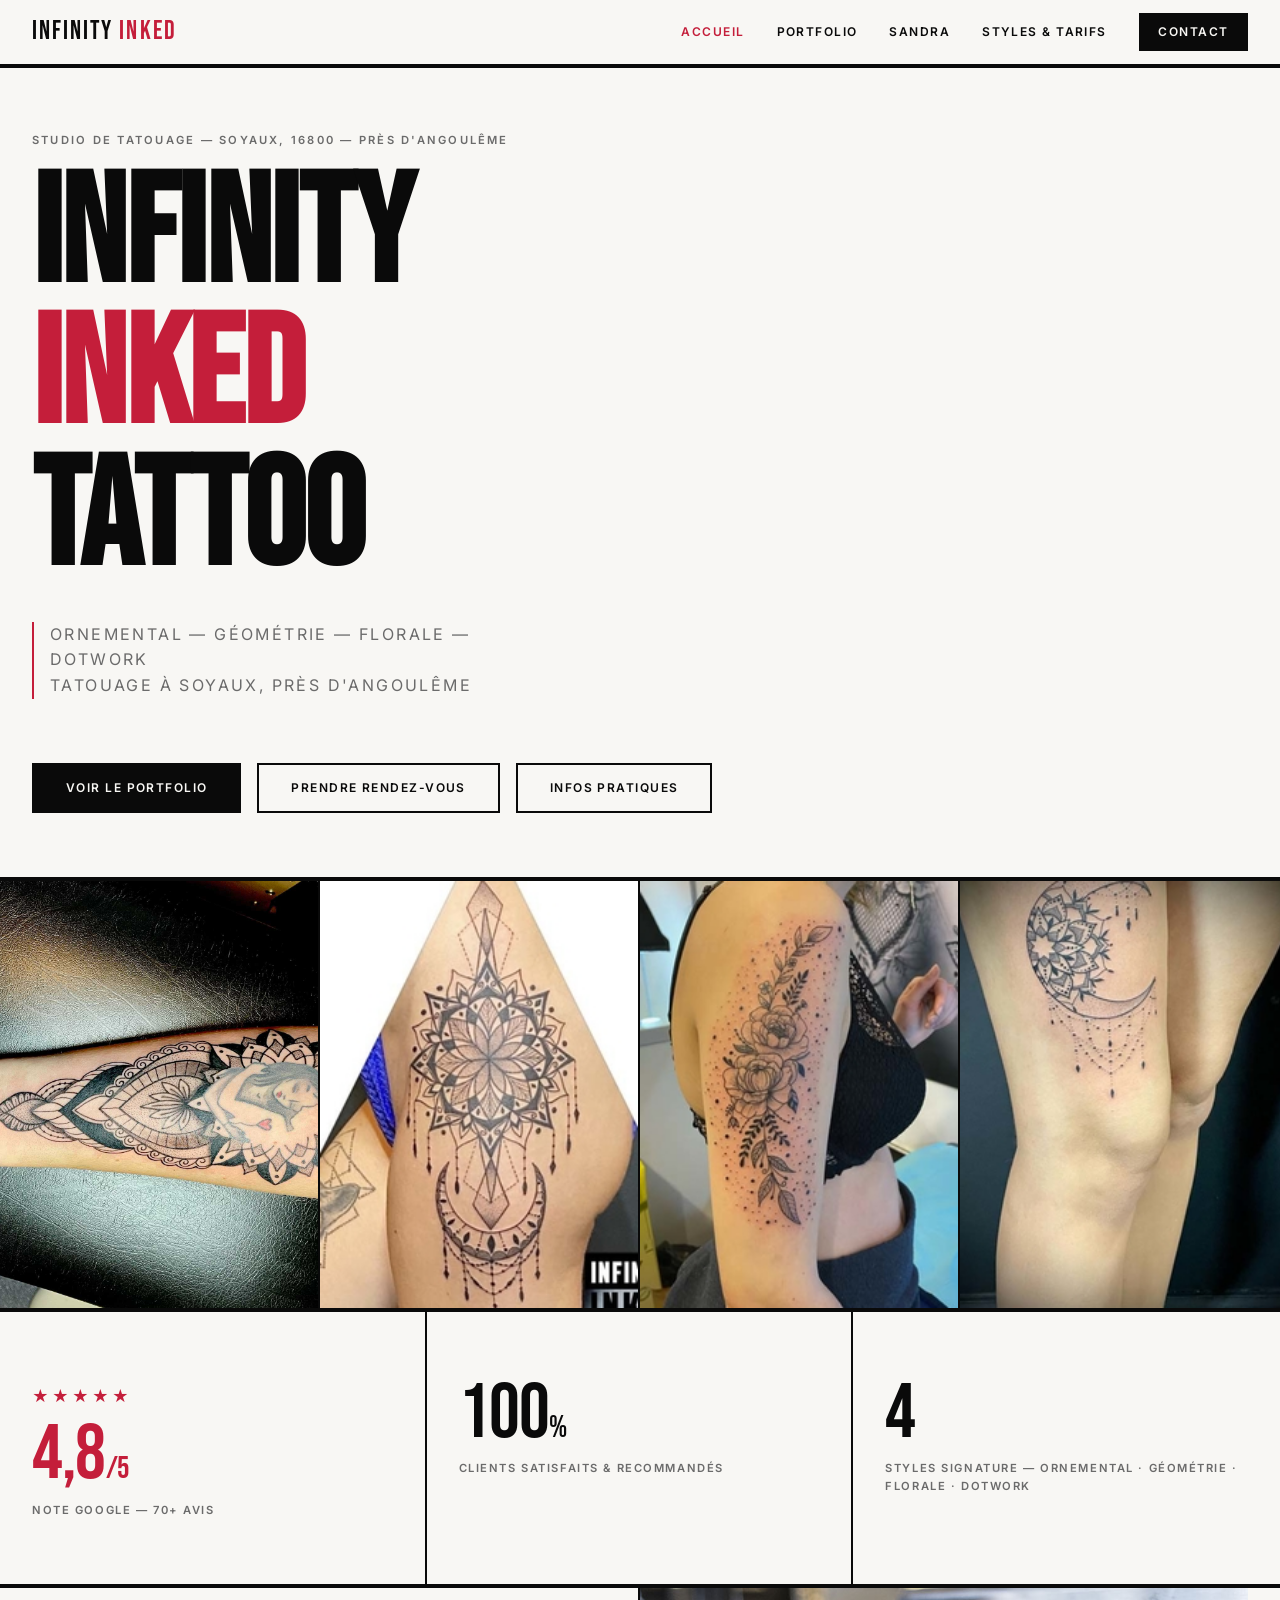
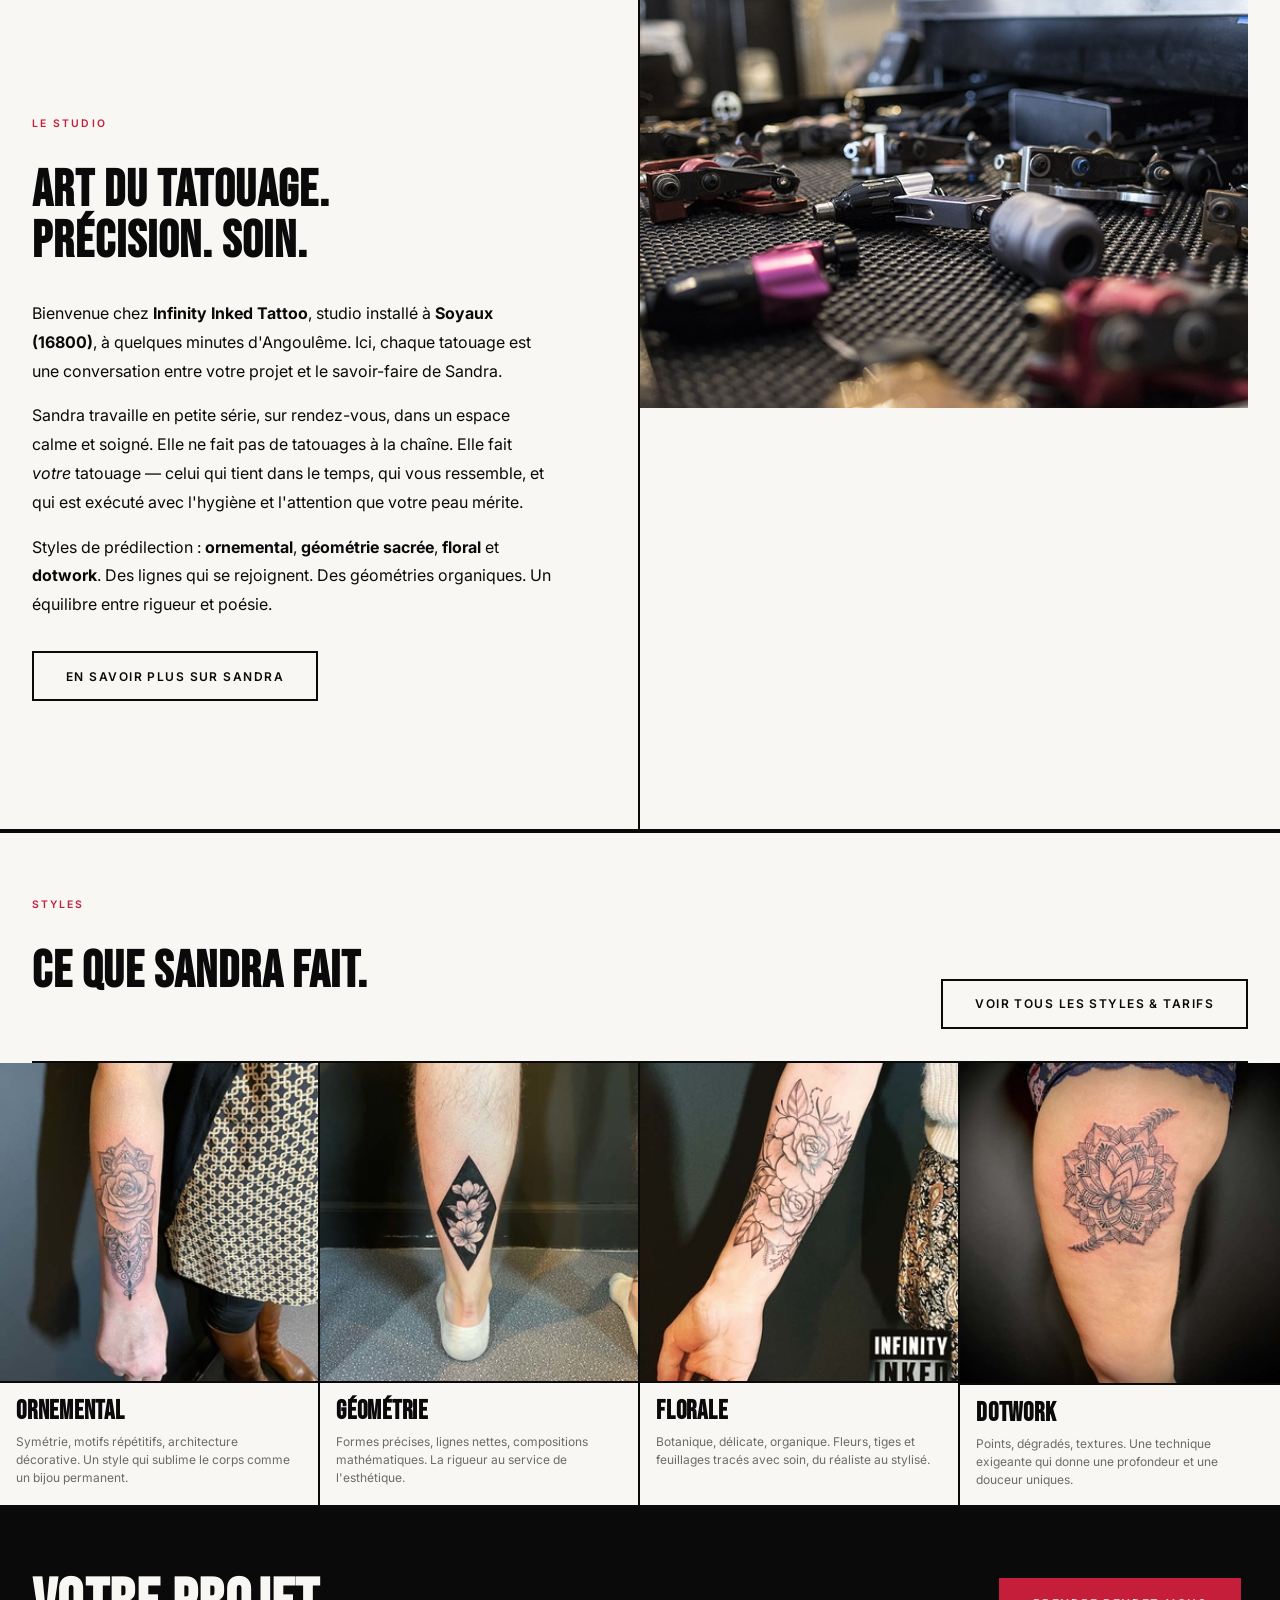
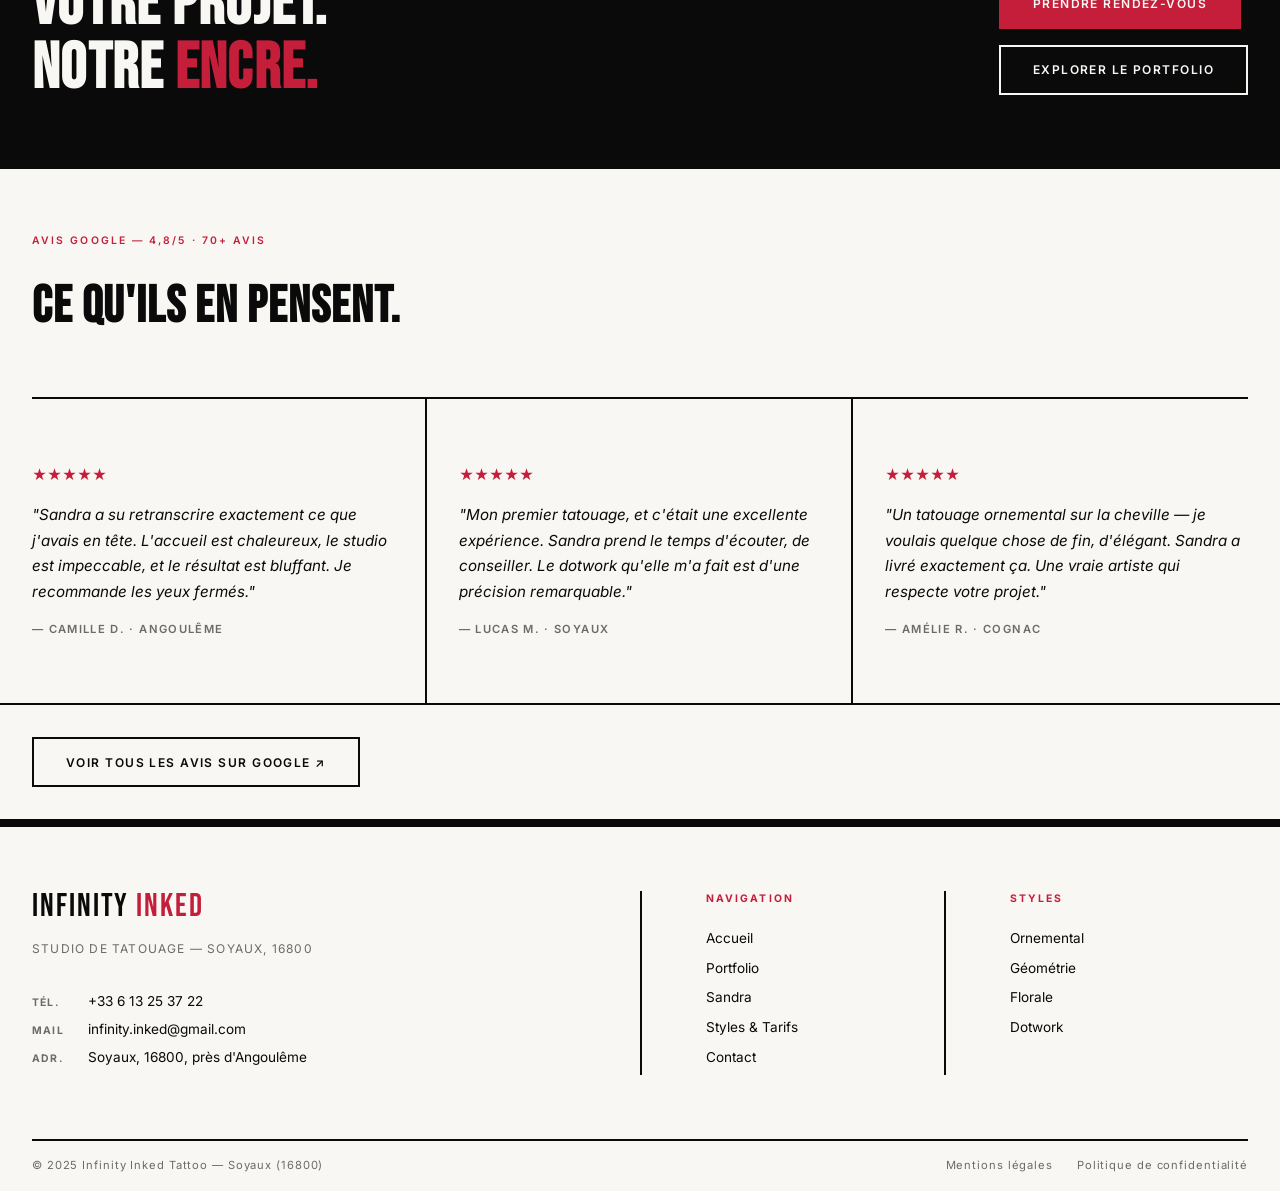
==== commit 668048d7: "images update" ====
--- a/index.html
+++ b/index.html
@@ -72,23 +72,23 @@
       <!-- Bande photos tatouages -->
       <div class="hero__band" aria-label="Aperçu de tatouages">
         <div class="hero__band-item">
-          <div class="photo-placeholder" aria-label="Tatouage ornemental — Photo à intégrer">
-            <span class="photo-placeholder__label">Ornemental</span>
+          <div class="photo-placeholder" aria-label="Tatouage ornemental par Sandra — Infinity Inked Soyaux">
+            <img src="img/Ornemental-1.jpg" alt="Tatouage ornemental — madone et mandala sur avant-bras" loading="eager" />
           </div>
         </div>
         <div class="hero__band-item">
-          <div class="photo-placeholder" aria-label="Tatouage géométrique — Photo à intégrer">
-            <span class="photo-placeholder__label">Géométrie</span>
+          <div class="photo-placeholder" aria-label="Tatouage géométrique par Sandra — Infinity Inked Soyaux">
+            <img src="img/Mandala.jpg" alt="Tatouage géométrique — mandala et lune sur la cuisse" loading="eager" />
           </div>
         </div>
         <div class="hero__band-item">
-          <div class="photo-placeholder" aria-label="Tatouage floral — Photo à intégrer">
-            <span class="photo-placeholder__label">Florale</span>
+          <div class="photo-placeholder" aria-label="Tatouage floral par Sandra — Infinity Inked Soyaux">
+            <img src="img/Roses.jpg" alt="Tatouage floral — roses et feuillages dotwork sur le bras" loading="eager" />
           </div>
         </div>
         <div class="hero__band-item">
-          <div class="photo-placeholder" aria-label="Tatouage dotwork — Photo à intégrer">
-            <span class="photo-placeholder__label">Dotwork</span>
+          <div class="photo-placeholder" aria-label="Tatouage dotwork par Sandra — Infinity Inked Soyaux">
+            <img src="img/Mandala%20lune.jpg" alt="Tatouage dotwork — mandala lune sur le genou" loading="eager" />
           </div>
         </div>
       </div>
@@ -141,8 +141,8 @@
           </div>
 
           <div class="intro__visual">
-            <div class="photo-placeholder" style="min-height:420px" aria-label="Photo du studio ou de Sandra en train de tatouer">
-              <span class="photo-placeholder__label">Studio / Sandra au travail</span>
+            <div class="photo-placeholder" style="min-height:420px" aria-label="Machines à tatouer — Studio Infinity Inked Soyaux">
+              <img src="img/Informations-pratiques-de-votre-tatoueuse.jpg" alt="Machines à tatouer professionnelles — studio Infinity Inked, Soyaux" loading="lazy" />
             </div>
           </div>
         </div>
@@ -165,7 +165,7 @@
         <article class="style-card">
           <div class="style-card__photo">
             <div class="photo-placeholder" aria-label="Exemple de tatouage ornemental par Sandra">
-              <span class="photo-placeholder__label">Ornemental</span>
+              <img src="img/Mandala%20et%20rose.jpg" alt="Tatouage ornemental — rose et mandala sur avant-bras" loading="lazy" />
             </div>
           </div>
           <div class="style-card__info">
@@ -177,7 +177,7 @@
         <article class="style-card">
           <div class="style-card__photo">
             <div class="photo-placeholder" aria-label="Exemple de tatouage géométrique par Sandra">
-              <span class="photo-placeholder__label">Géométrie</span>
+              <img src="img/Fleur%20dans%20losange.jpg" alt="Tatouage géométrique — fleurs de cerisier dans un losange sur le mollet" loading="lazy" />
             </div>
           </div>
           <div class="style-card__info">
@@ -189,7 +189,7 @@
         <article class="style-card">
           <div class="style-card__photo">
             <div class="photo-placeholder" aria-label="Exemple de tatouage floral par Sandra">
-              <span class="photo-placeholder__label">Florale</span>
+              <img src="img/2%20fleurs.jpg" alt="Tatouage floral — composition de roses sur avant-bras" loading="lazy" />
             </div>
           </div>
           <div class="style-card__info">
@@ -201,7 +201,7 @@
         <article class="style-card">
           <div class="style-card__photo">
             <div class="photo-placeholder" aria-label="Exemple de tatouage dotwork par Sandra">
-              <span class="photo-placeholder__label">Dotwork</span>
+              <img src="img/Mandala%20fleur.jpg" alt="Tatouage dotwork — grand mandala floral sur la cuisse" loading="lazy" />
             </div>
           </div>
           <div class="style-card__info">
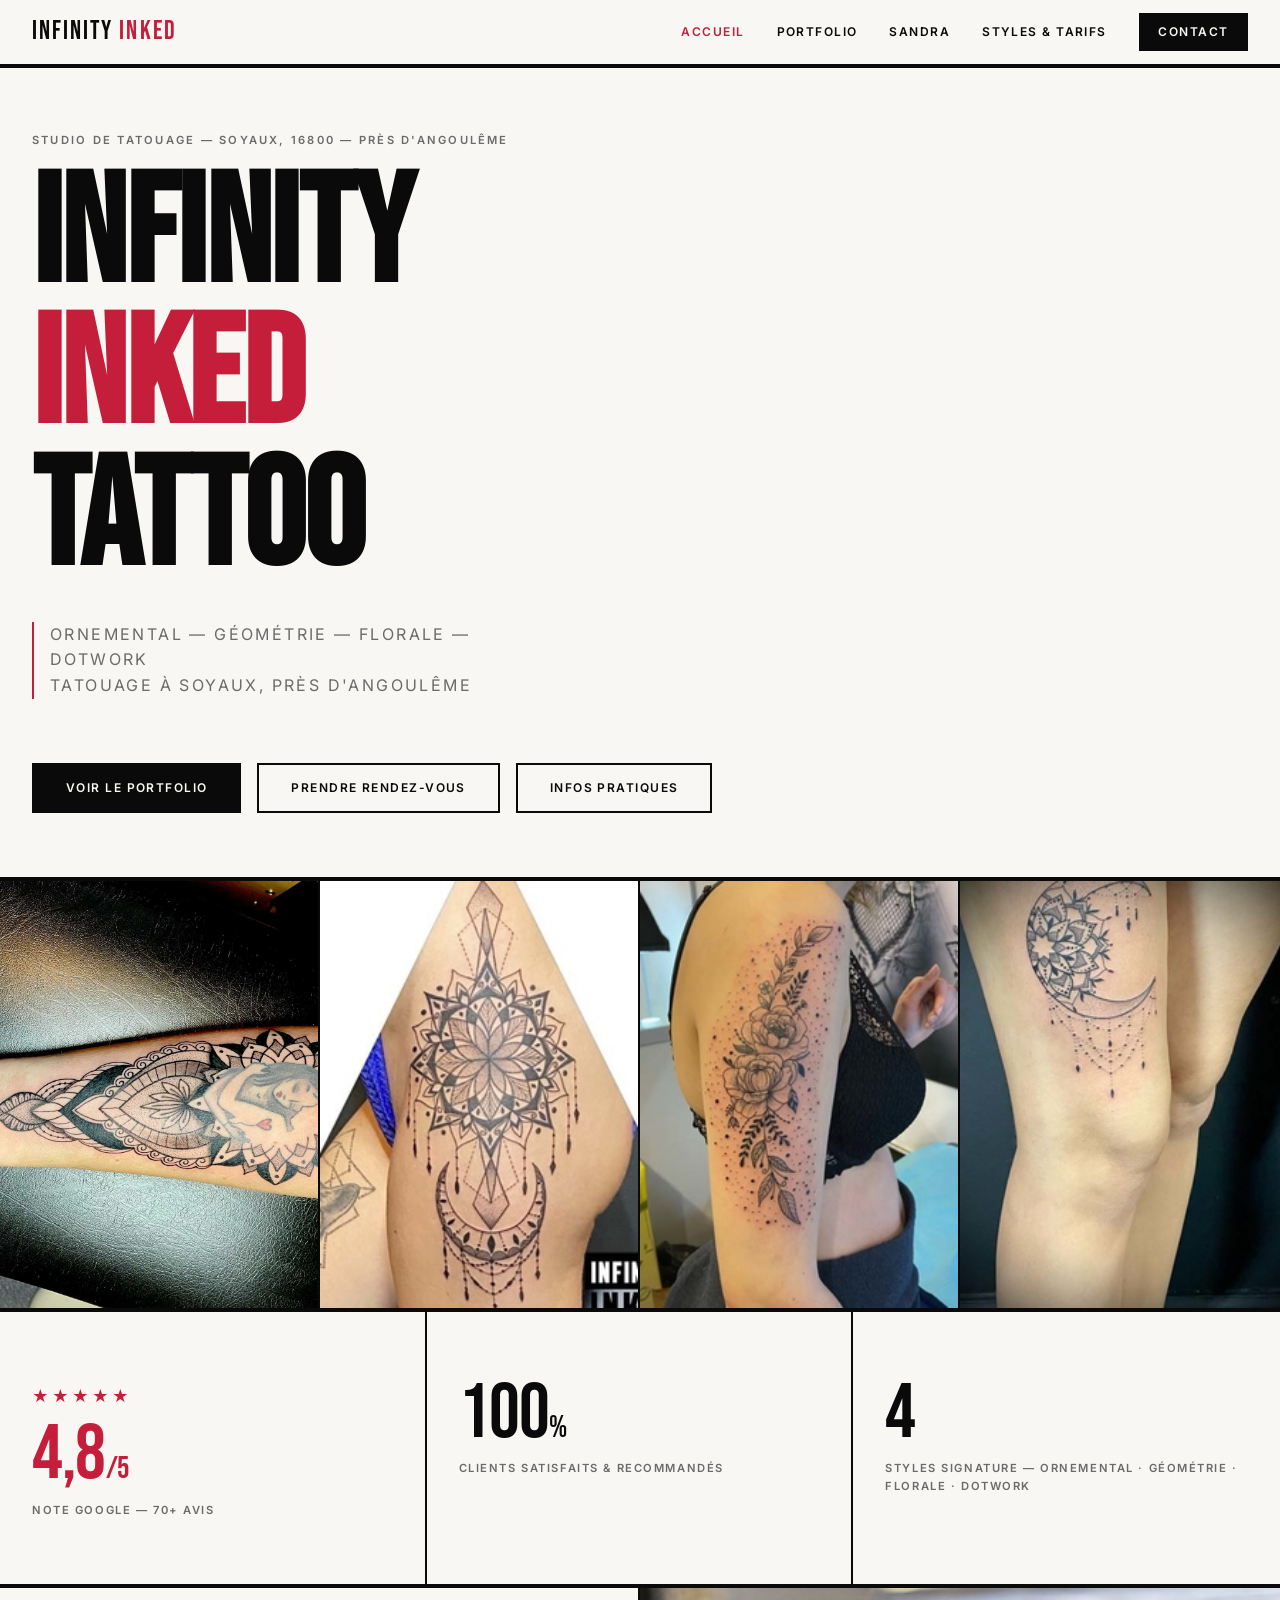
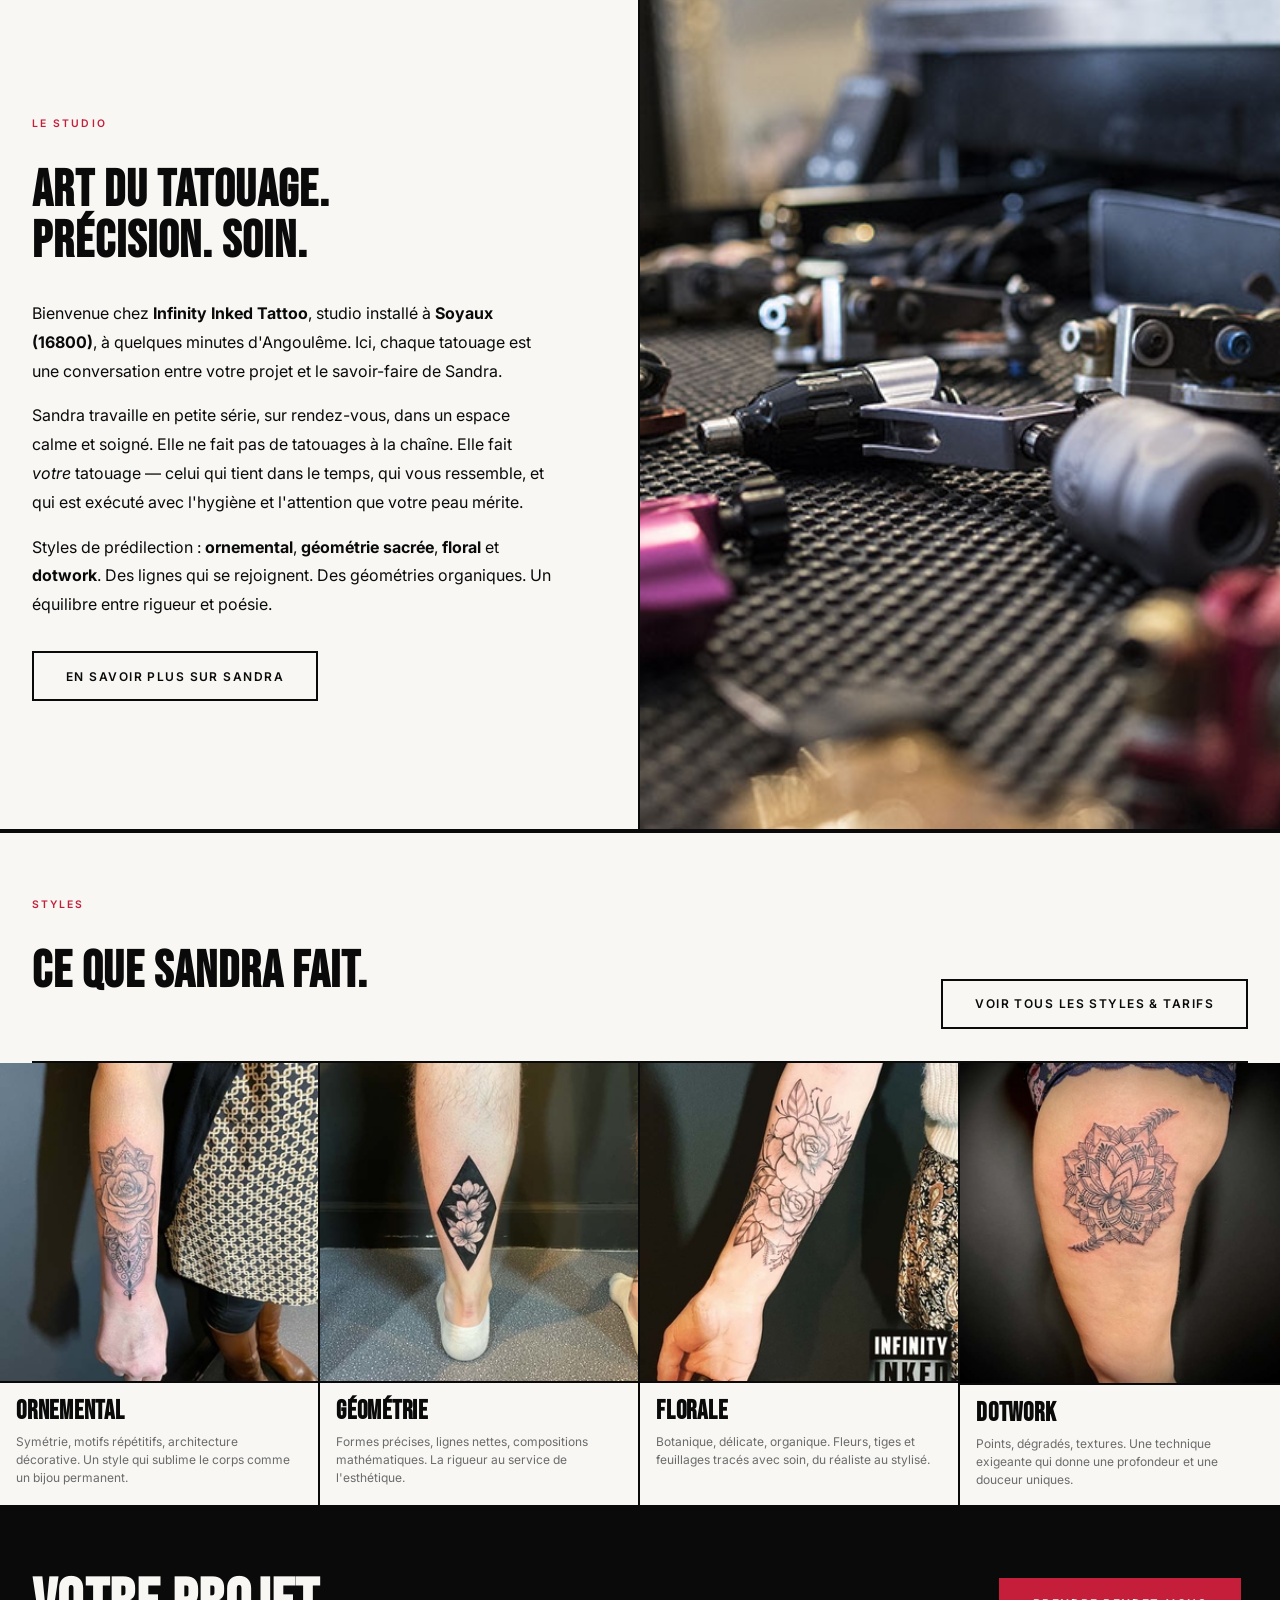
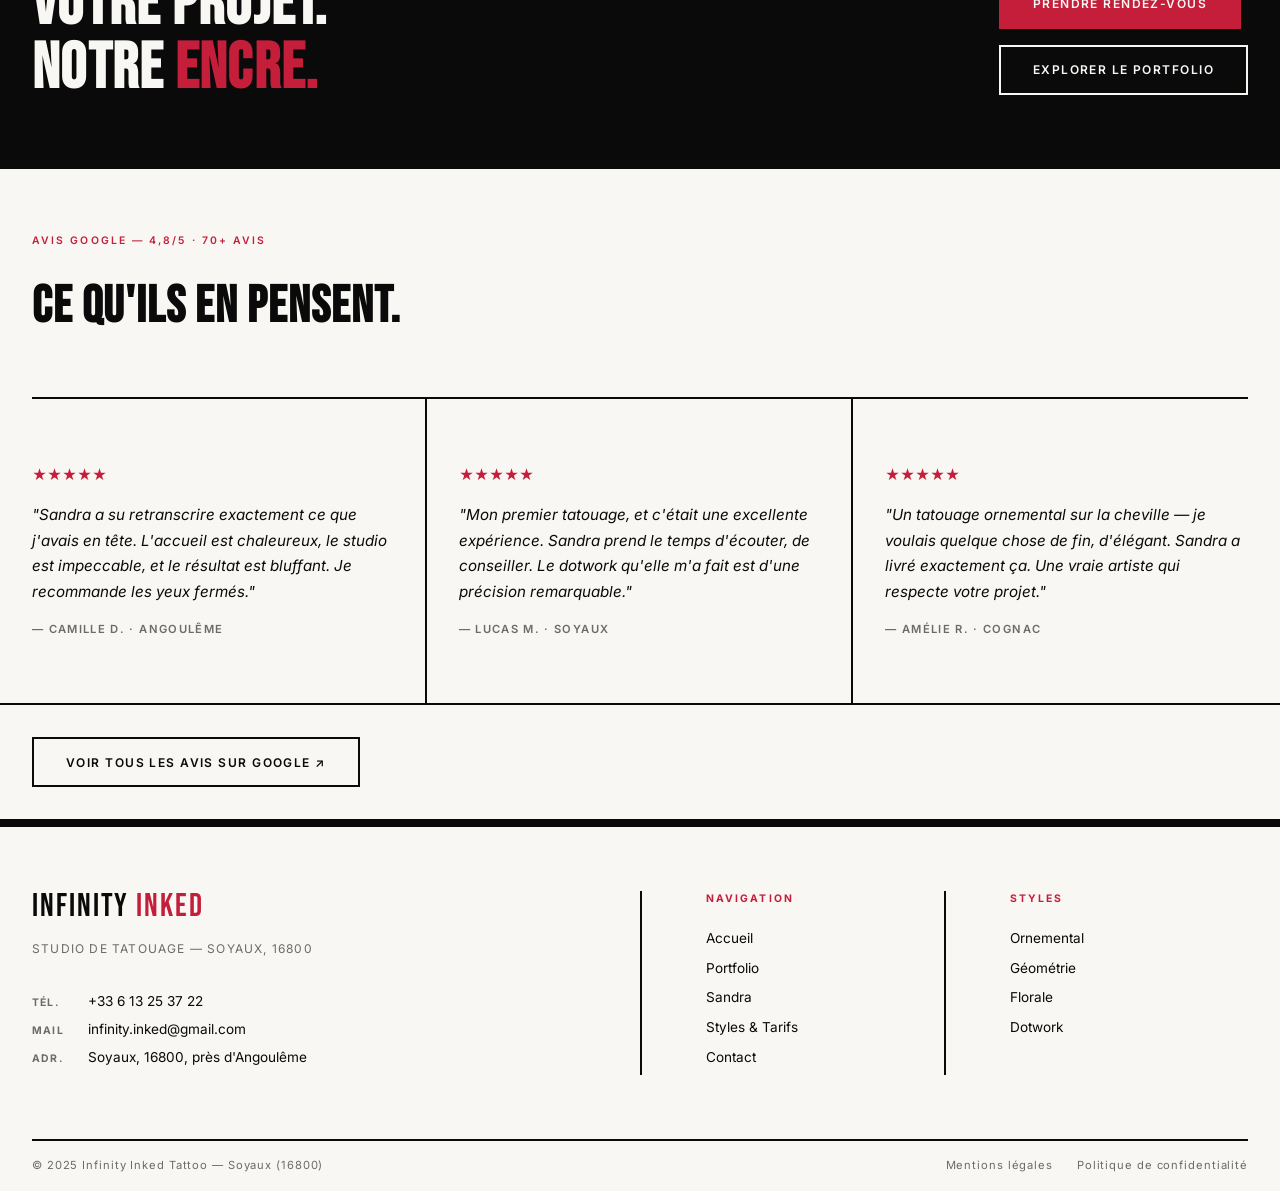
==== commit c5d77ccc: "succesful scaling of the image" ====
--- a/index.html
+++ b/index.html
@@ -121,29 +121,27 @@
 
     <!-- ========== INTRO ========== -->
     <section class="intro" aria-labelledby="intro-title">
-      <div class="container">
-        <div class="intro__grid">
-          <div class="intro__text">
-            <span class="section-label">Le studio</span>
-            <h2 class="section-title" id="intro-title">Art du tatouage.<br />Précision. Soin.</h2>
-            <p class="section-body">
-              Bienvenue chez <strong>Infinity Inked Tattoo</strong>, studio installé à <strong>Soyaux (16800)</strong>, à quelques minutes d'Angoulême. Ici, chaque tatouage est une conversation entre votre projet et le savoir-faire de Sandra.
-            </p>
-            <p class="section-body" style="margin-top:1rem">
-              Sandra travaille en petite série, sur rendez-vous, dans un espace calme et soigné. Elle ne fait pas de tatouages à la chaîne. Elle fait <em>votre</em> tatouage — celui qui tient dans le temps, qui vous ressemble, et qui est exécuté avec l'hygiène et l'attention que votre peau mérite.
-            </p>
-            <p class="section-body" style="margin-top:1rem">
-              Styles de prédilection : <strong>ornemental</strong>, <strong>géométrie sacrée</strong>, <strong>floral</strong> et <strong>dotwork</strong>. Des lignes qui se rejoignent. Des géométries organiques. Un équilibre entre rigueur et poésie.
-            </p>
-            <div style="margin-top:2rem">
-              <a href="sandra.html" class="btn btn--outline">En savoir plus sur Sandra</a>
-            </div>
-          </div>
-
-          <div class="intro__visual">
-            <div class="photo-placeholder" style="min-height:420px" aria-label="Machines à tatouer — Studio Infinity Inked Soyaux">
-              <img src="img/Informations-pratiques-de-votre-tatoueuse.jpg" alt="Machines à tatouer professionnelles — studio Infinity Inked, Soyaux" loading="lazy" />
-            </div>
+      <div class="intro__grid">
+        <div class="intro__text">
+          <span class="section-label">Le studio</span>
+          <h2 class="section-title" id="intro-title">Art du tatouage.<br />Précision. Soin.</h2>
+          <p class="section-body">
+            Bienvenue chez <strong>Infinity Inked Tattoo</strong>, studio installé à <strong>Soyaux (16800)</strong>, à quelques minutes d'Angoulême. Ici, chaque tatouage est une conversation entre votre projet et le savoir-faire de Sandra.
+          </p>
+          <p class="section-body" style="margin-top:1rem">
+            Sandra travaille en petite série, sur rendez-vous, dans un espace calme et soigné. Elle ne fait pas de tatouages à la chaîne. Elle fait <em>votre</em> tatouage — celui qui tient dans le temps, qui vous ressemble, et qui est exécuté avec l'hygiène et l'attention que votre peau mérite.
+          </p>
+          <p class="section-body" style="margin-top:1rem">
+            Styles de prédilection : <strong>ornemental</strong>, <strong>géométrie sacrée</strong>, <strong>floral</strong> et <strong>dotwork</strong>. Des lignes qui se rejoignent. Des géométries organiques. Un équilibre entre rigueur et poésie.
+          </p>
+          <div style="margin-top:2rem">
+            <a href="sandra.html" class="btn btn--outline">En savoir plus sur Sandra</a>
+          </div>
+        </div>
+
+        <div class="intro__visual">
+          <div class="photo-placeholder" aria-label="Machines à tatouer — Studio Infinity Inked Soyaux">
+            <img src="img/Informations-pratiques-de-votre-tatoueuse.jpg" alt="Machines à tatouer professionnelles — studio Infinity Inked, Soyaux" loading="lazy" />
           </div>
         </div>
       </div>
--- a/css/style.css
+++ b/css/style.css
@@ -415,12 +415,14 @@
 .intro__grid {
   display: grid;
   grid-template-columns: 1fr 1fr;
-  align-items: start;
+  align-items: stretch;
   gap: 0;
 }
 
 .intro__text {
-  padding: var(--space-xl) var(--space-lg) var(--space-xl) 0;
+  /* Recrée l'alignement du container : padding-left = marge auto + padding container */
+  padding: var(--space-xl) var(--space-lg) var(--space-xl)
+    max(var(--space-md), calc(50vw - 640px + var(--space-md)));
   border-right: var(--border);
 }
 
@@ -459,6 +461,7 @@
 }
 
 .intro__visual .photo-placeholder {
+  flex: 1;
   min-height: 360px;
 }
 
@@ -1299,8 +1302,8 @@
   .trust__grid { grid-template-columns: 1fr 1fr 1fr; }
 
   .intro__grid { grid-template-columns: 1fr; }
-  .intro__text { padding: var(--space-lg) 0; border-right: none; border-bottom: var(--border-thick); }
-  .intro__visual .photo-placeholder { min-height: 300px; }
+  .intro__text { padding: var(--space-lg) var(--space-md); border-right: none; border-bottom: var(--border-thick); }
+  .intro__visual .photo-placeholder { min-height: 400px; }
 
   .styles-preview__grid { grid-template-columns: repeat(2, 1fr); }
   .style-card:nth-child(2) { border-right: none; }
